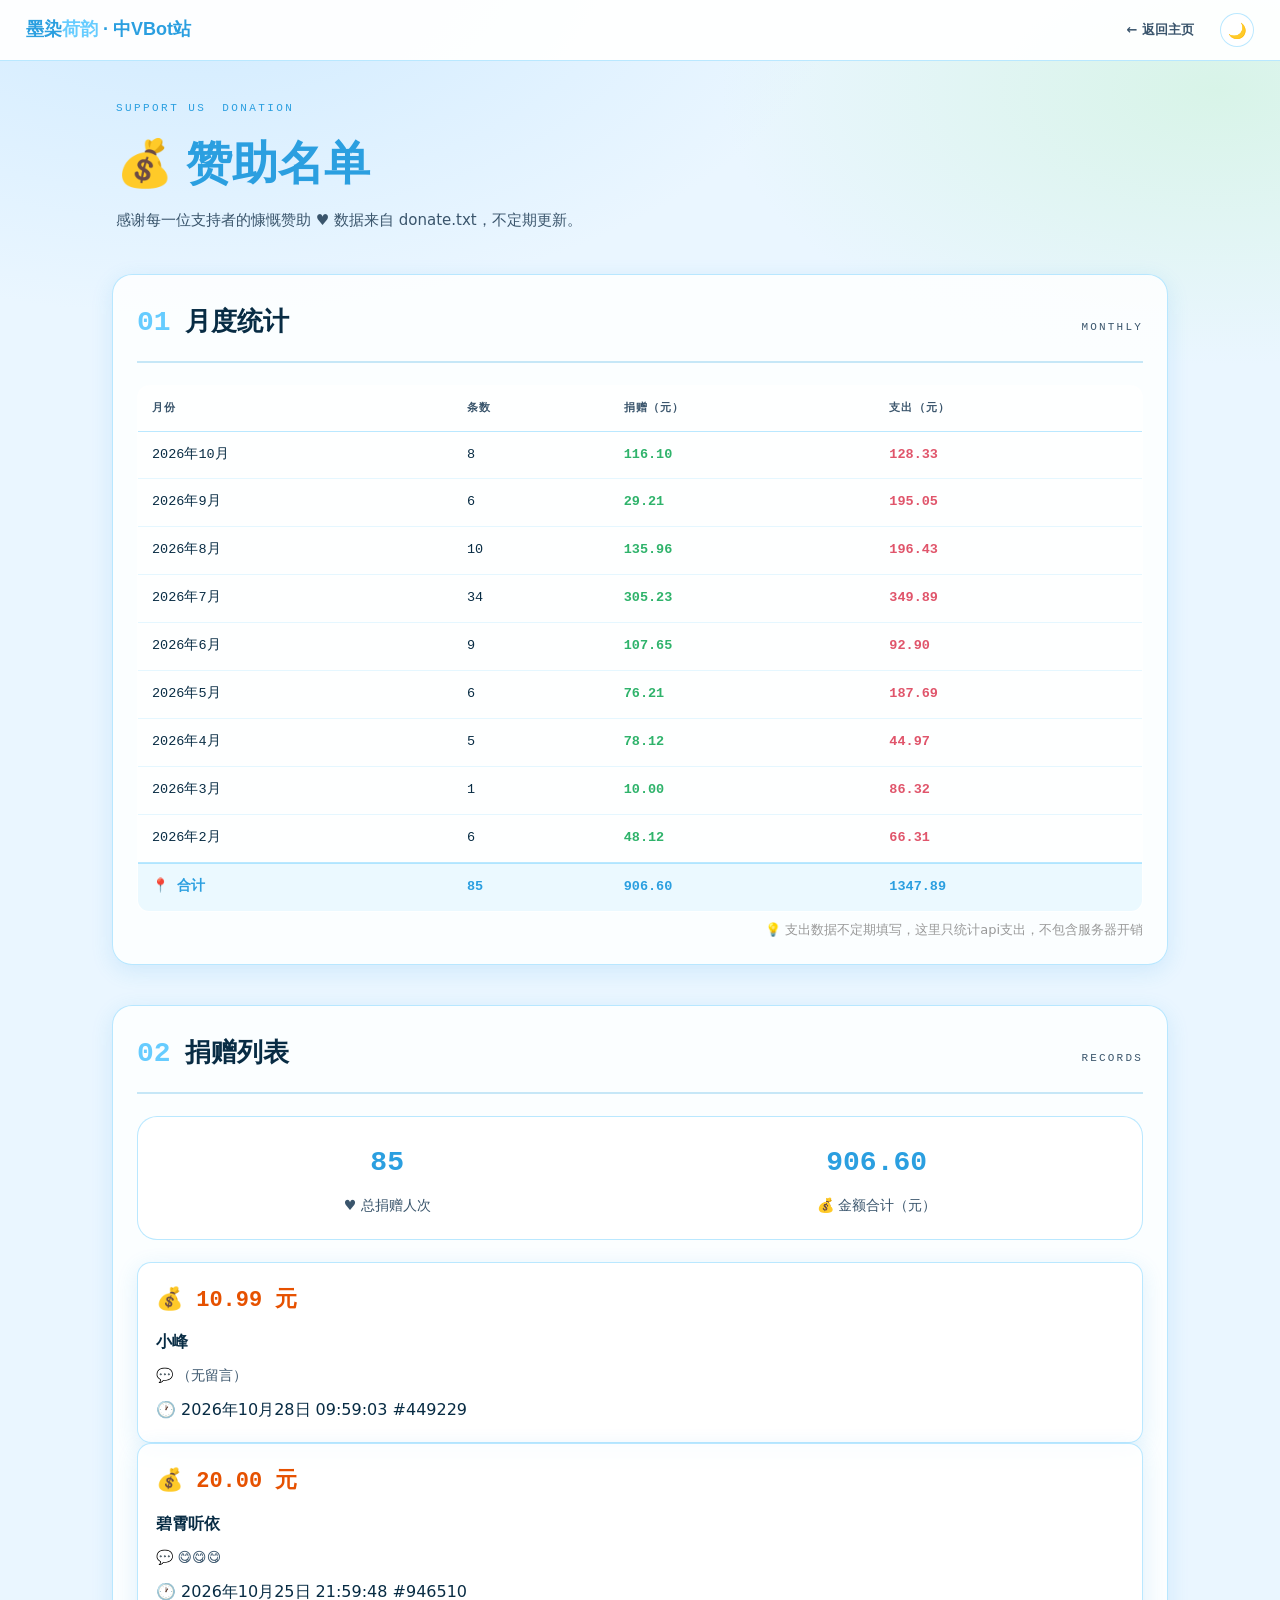
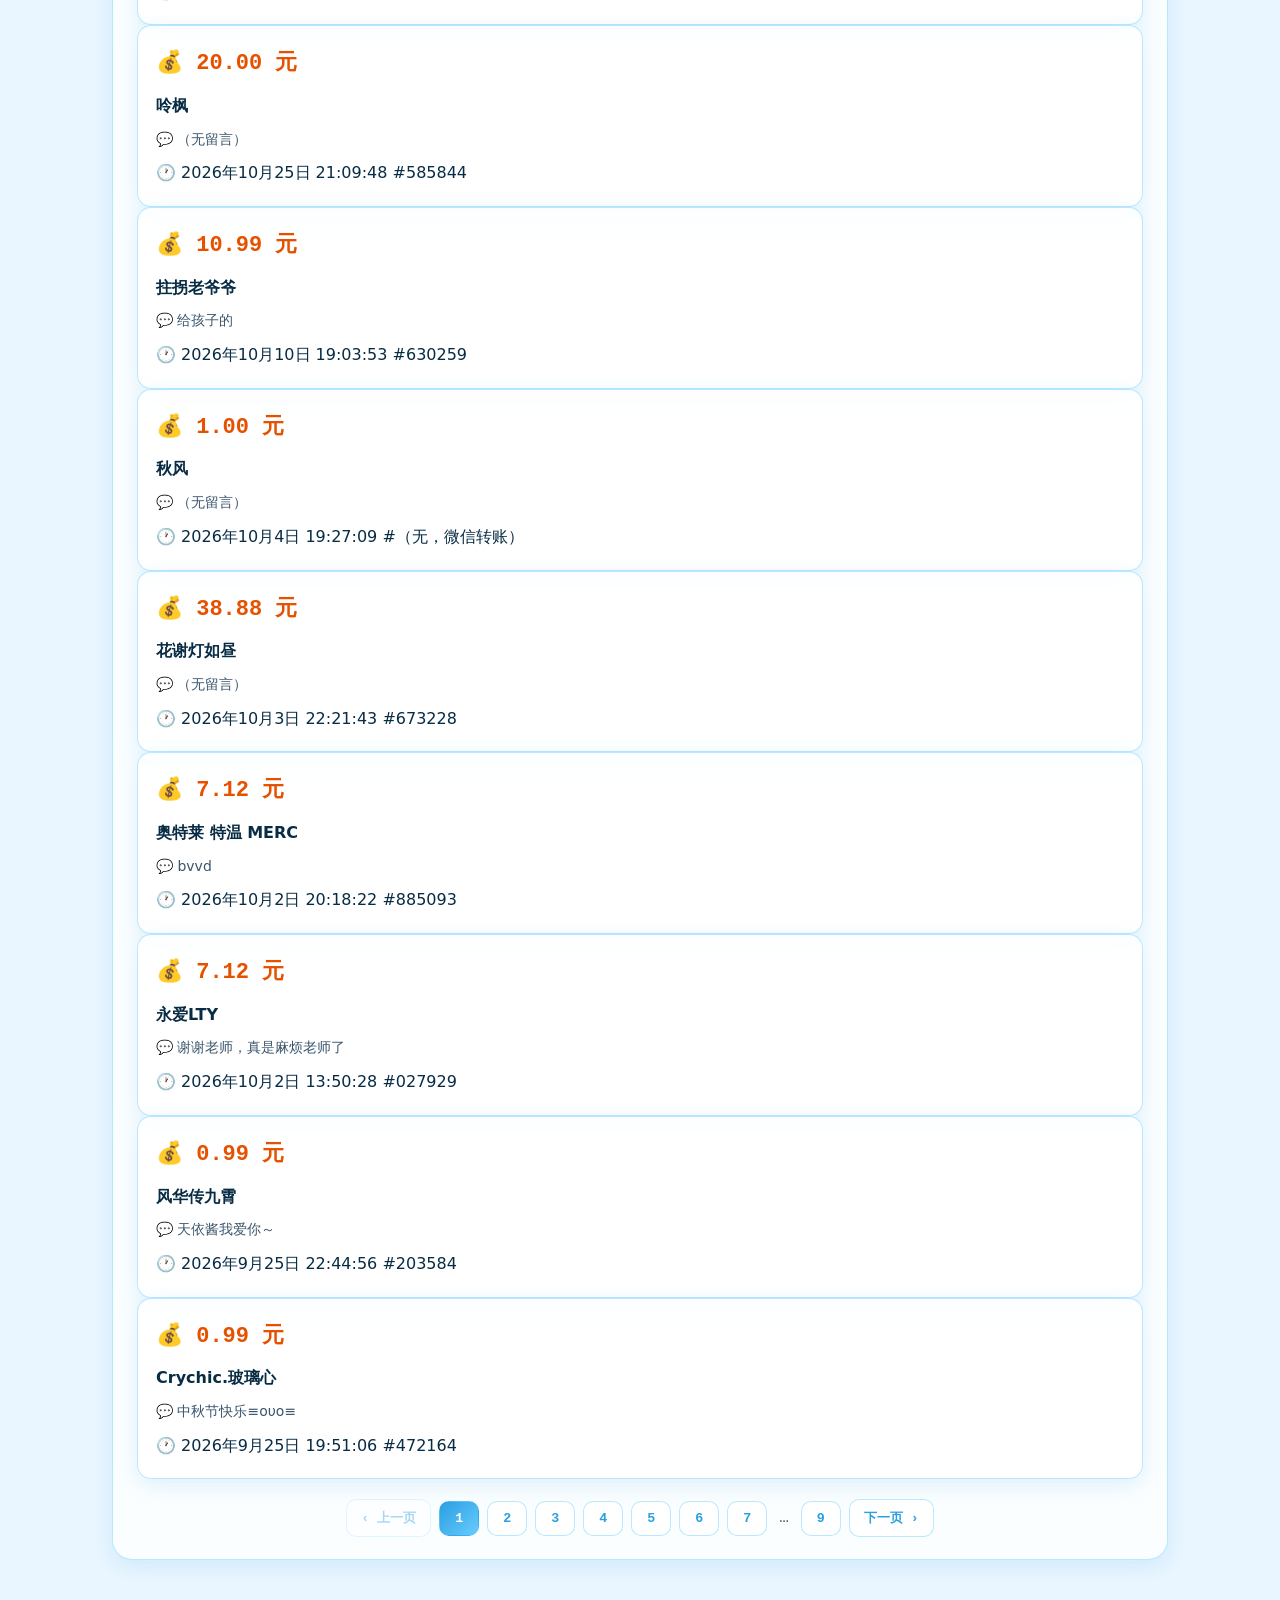
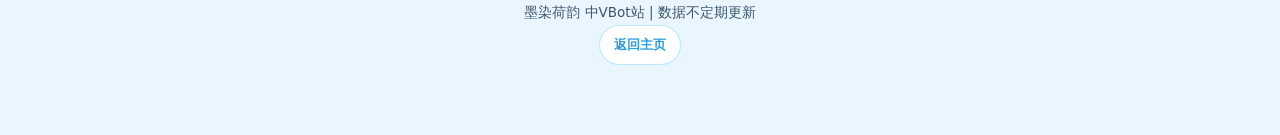
==== donate.html @ be5d8063 "1" ====
<!DOCTYPE html>
<html lang="zh-CN">
<head>
<meta charset="UTF-8">
<meta name="viewport" content="width=device-width, initial-scale=1.0">
<title>赞助名单 - 墨染荷韵的中VBot站</title>
<link rel="stylesheet" href="style.css?v=20261027">
<style>
.donation-summary { background:var(--glass); border:1px solid var(--glass-bd);  border-radius:var(--radius); padding:20px; margin-bottom:22px; display:flex; justify-content:space-around; flex-wrap:wrap; gap:15px; }
.summary-item { text-align:center; }
.summary-item .number { font-family:var(--mono); font-size:28px; font-weight:800; color:var(--cyan-deep); }
.summary-item .label { font-size:14px; color:var(--muted); margin-top:4px; }
.vc-donate-grid { display:grid; grid-template-columns:repeat(auto-fill,minmax(260px,1fr)); gap:14px; }
.donation-card { background:var(--glass); border:1px solid var(--glass-bd); border-radius:14px; padding:18px; box-shadow:var(--shadow); }
.donation-card .amount { font-family:var(--mono); font-size:22px; font-weight:800; color:#e65100; margin-bottom:6px; }
.donation-card .donor { font-size:16px; font-weight:700; color:var(--cyan-ink); margin-bottom:4px; }
.donation-card .donor .anonymous { color:#999; font-style:italic; }
.donation-card .message { color:var(--muted); margin:6px 0; font-size:14px; }
.donation-card .date { font-family:var(--mono); font-size:12px; color:var(--muted); }
.donation-card .tags { margin-top:8px; display:flex; flex-wrap:wrap; gap:6px; }
.donation-card .tag { font-size:11px; padding:2px 8px; border-radius:999px; background:rgba(102,204,255,.18); color:var(--cyan-deep); }
.empty-state { text-align:center; padding:40px 0; color:var(--muted); }
.empty-state .icon { font-size:40px; }
.donation-pagination { display:flex; flex-wrap:wrap; gap:8px; margin-top:18px; justify-content:center; }
.donation-pagination button { font-family:var(--mono); min-width:38px; padding:8px 12px; border-radius:10px; background:var(--glass); border:1px solid var(--glass-bd); color:var(--cyan-deep); cursor:pointer; font-weight:700; transition:all .2s; }
.donation-pagination button:hover { background:rgba(102,204,255,.25); }
.donation-pagination button.active { background:linear-gradient(135deg,var(--cyan-deep),var(--cyan)); color:#fff; border-color:transparent; }
.loading { color:var(--muted); font-size:14px; }
.err-box { background:var(--glass); border:1px solid var(--glass-bd); border-radius:14px; padding:18px; color:var(--muted); }
.error-state{background:var(--glass);border:1px solid var(--glass-bd);border-radius:14px;padding:18px;color:var(--muted);}

.vc-sec{background:var(--glass);border:1px solid var(--glass-bd);border-radius:var(--radius);padding:22px 24px;margin-bottom:24px;box-shadow:var(--shadow);}

.vc-fly,.vc-flyr,.vc-zoom,.vc-up,.vc-up.d1,.vc-up.d2,.vc-up.d3,.vc-up.d4{opacity:1 !important;transform:none !important;transition:none !important;}

/* 月度统计：自适应玻璃表格 */
.monthly-table-wrap { overflow-x:auto; margin-top:2px; border-radius:12px; }
.monthly-table { width:100%; min-width:380px; border-collapse:collapse; font-size:14px; background:var(--glass); border:1px solid var(--glass-bd); border-radius:12px; overflow:hidden;   }
.monthly-table th { font-family:var(--mono); font-size:11px; letter-spacing:.1em; color:var(--muted); text-align:left; padding:12px 14px; border-bottom:1px solid var(--glass-bd); background:var(--th-bg); white-space:nowrap; }
.monthly-table td { padding:11px 14px; border-bottom:1px solid rgba(102,204,255,.16); font-family:var(--mono); font-size:13.5px; color:var(--cyan-ink); white-space:nowrap; }
.monthly-table tbody tr:last-child td { border-bottom:none; }
.monthly-table .income { color:#2fb36b; font-weight:700; }
.monthly-table .expense { color:#e0556b; font-weight:700; }
.monthly-table .total-row td { border-top:2px solid var(--glass-bd); font-weight:700; color:var(--cyan-deep); background:rgba(102,204,255,.12); }
.monthly-empty { text-align:center; padding:30px 0; color:var(--muted); }
</style>
</head>
<body>
<div class="vc-top" id="vcTop"><div class="logo" id="vcLogo">墨染<b>荷韵</b> · 中VBot站</div><nav><a href="index.html">← 返回主页</a></nav><button class="theme-btn" id="themeBtn" title="切换深浅主题"><span id="themeIcon">🌙</span></button></div>
<main class="vc-wrap">
<header class="vc-hero-banner">
<div class="vc-kicker"><span>SUPPORT US</span><span>DONATION</span></div>
<h1 class="vc-title vc-zoom">💰 赞助名单</h1>
<p class="vc-sub vc-fly d1">感谢每一位支持者的慷慨赞助 ♥ 数据来自 donate.txt，不定期更新。</p>
</header>


<section class="vc-sec">
<div class="vc-sechead"><span class="vc-secnum">01</span><h2 class="vc-sectitle">月度统计</h2><span class="vc-seclatin">MONTHLY</span></div>
<div id="monthly-container"><p class="loading">加载中...</p></div>
</section>

<section class="vc-sec">
<div class="vc-sechead"><span class="vc-secnum">02</span><h2 class="vc-sectitle">捐赠列表</h2><span class="vc-seclatin">RECORDS</span></div>
<div id="donation-container"><p class="loading">加载中...</p></div>
</section>

<footer class="vc-foot">
<p>墨染荷韵 中VBot站 | 数据不定期更新</p>
<p><a href="index.html" class="vc-chip">返回主页</a></p>
</footer>
</main>
<script>
        // ===== 工具函数 =====
        function escapeHtml(str) {
            if (!str) return '';
            const div = document.createElement('div');
            div.textContent = str;
            return div.innerHTML;
        }

        // ===== 解析捐赠数据 =====
        function parseDonateData(text) {
            const entries = [];
            const blocks = text.trim().split(/\n\s*\n/);
            for (const block of blocks) {
                const lines = block.trim().split('\n');
                const entry = {};
                for (const line of lines) {
                    if (line.startsWith('金额：')) {
                        entry.amount = line.replace('金额：', '').trim();
                    } else if (line.startsWith('赞助方：')) {
                        entry.donor = line.replace('赞助方：', '').trim();
                    } else if (line.startsWith('留言：')) {
                        entry.message = line.replace('留言：', '').trim();
                    } else if (line.startsWith('时间：')) {
                        entry.time = line.replace('时间：', '').trim();
                    } else if (line.startsWith('单号（后 6 位）：')) {
                        entry.orderId = line.replace('单号（后 6 位）：', '').trim();
                    }
                }
                if (entry.amount) {
                    const numStr = entry.amount.replace(/[^0-9.]/g, '');
                    entry.amountNum = parseFloat(numStr) || 0;
                    if (entry.time) {
                        const match = entry.time.match(/(\d{4})年(\d{1,2})月/);
                        if (match) {
                            entry.monthKey = match[1] + '-' + match[2].padStart(2, '0');
                        } else {
                            entry.monthKey = 'unknown';
                        }
                    } else {
                        entry.monthKey = 'unknown';
                    }
                    entries.push(entry);
                }
            }
            return entries;
        }

        // ===== 渲染月度统计表 =====
        function renderMonthlyTable(entries) {
			const expenseMap = {
			'2026-02': 66.31,
			'2026-03': 86.32,
			'2026-04': 44.97,
			'2026-05': 187.69,
			'2026-06': 92.90,
			'2026-07': 349.89,
			'2026-08': 196.43,
		    '2026-09': 195.05,
			'2026-10': 128.33
			}
        
            const container = document.getElementById('monthly-container');

            if (!entries || entries.length === 0) {
                container.innerHTML = '<div class="monthly-empty">暂无数据</div>';
                return;
            }

            const monthMap = {};
            entries.forEach(e => {
                const key = e.monthKey || 'unknown';
                if (!monthMap[key]) { monthMap[key] = { income: 0, count: 0 }; }
                monthMap[key].income += e.amountNum;
                monthMap[key].count += 1;
            });
            
            const allMonths = new Set([
                ...Object.keys(monthMap).filter(k => k !== 'unknown'),
                ...Object.keys(expenseMap)
            ]);
            const monthArr = Array.from(allMonths).sort((a, b) => b.localeCompare(a));

            if (monthArr.length === 0) {
                container.innerHTML = '<div class="monthly-empty">无法解析月份信息</div>';
                return;
            }

            let totalIncome = 0;
            let totalCount = 0;
            let totalExpense = 0;
            monthArr.forEach(k => {
                totalIncome += monthMap[k] ? monthMap[k].income : 0;
                totalCount += monthMap[k] ? monthMap[k].count : 0;
                totalExpense += expenseMap[k] || 0;
            });

            let html = '<div class="monthly-table-wrap"><table class="monthly-table">';
            html += `
                <thead>
                    <tr>
                        <th>月份</th>
                        <th>条数</th>
                        <th>捐赠（元）</th>
                        <th>支出（元）</th>
                    </tr>
                </thead>
                <tbody>
            `;

            monthArr.forEach(k => {
                const data = monthMap[k] || { income: 0, count: 0 };
                const parts = k.split('-');
                const displayMonth = parts[0] + '年' + parseInt(parts[1]) + '月';
                html += `
                    <tr>
                        <td>${displayMonth}</td>
                        <td>${data.count}</td>
                        <td class="income">${data.income.toFixed(2)}</td>
                        <td class="expense">${expenseMap[k] ? expenseMap[k].toFixed(2) : '0.00'}</td>
                    </tr>
                `;
            });

            html += `
                    <tr class="total-row">
                        <td>📍 合计</td>
                        <td>${totalCount}</td>
                        <td class="income">${totalIncome.toFixed(2)}</td>
                        <td class="expense">${totalExpense.toFixed(2)}</td>
                    </tr>
                </tbody>
            `;
            html += '</table>';
            html += '<p style="text-align:right; font-size:13px; color:#999; margin-top:6px;">💡 支出数据不定期填写，这里只统计api支出，不包含服务器开销</p>';
            html += '</div>';

            container.innerHTML = html;
        }

        // ===== 分页渲染捐赠列表 =====
        const PAGE_SIZE = 10;
        let currentPage = 1;
        let allEntries = [];

        function renderDonationPage(page) {
            const container = document.getElementById('donation-container');

            if (!allEntries || allEntries.length === 0) {
                container.innerHTML = `
                    <div class="empty-state">
                        <div class="icon">📭</div>
                        <p>暂无捐赠记录</p>
                    </div>
                `;
                return;
            }

            const totalPages = Math.ceil(allEntries.length / PAGE_SIZE);
            const validPage = Math.max(1, Math.min(page, totalPages));
            currentPage = validPage;

            const start = (validPage - 1) * PAGE_SIZE;
            const end = Math.min(start + PAGE_SIZE, allEntries.length);
            const pageEntries = allEntries.slice(start, end);

            let totalAmount = 0;
            allEntries.forEach(e => { totalAmount += e.amountNum; });

            let html = `
                <div class="donation-summary">
                    <div class="summary-item">
                        <div class="number">${allEntries.length}</div>
                        <div class="label">♥ 总捐赠人次</div>
                    </div>
                    <div class="summary-item">
                        <div class="number">${totalAmount.toFixed(2)}</div>
                        <div class="label">💰 金额合计（元）</div>
                    </div>
                </div>
            `;

            pageEntries.forEach(entry => {
                const isAnonymous = !entry.donor || entry.donor === '（未署名）' || entry.donor === '';
                const donorDisplay = isAnonymous
                    ? '<span class="anonymous">（未署名）</span>'
                    : escapeHtml(entry.donor);
                const messageDisplay = (entry.message && entry.message !== '无' && entry.message !== '')
                    ? `<div class="message">💬 ${escapeHtml(entry.message)}</div>`
                    : '';

                html += `
                    <div class="donation-card">
                        <div class="amount">💰 ${escapeHtml(entry.amount)}</div>
                        <div class="donor">${donorDisplay}</div>
                        ${messageDisplay}
                        <div class="meta">
                            <span>🕐 ${escapeHtml(entry.time || '未知')}</span>
                            <span class="order-id">#${escapeHtml(entry.orderId || '------')}</span>
                        </div>
                    </div>
                `;
            });

            html += buildPagination(totalPages, validPage);
            container.innerHTML = html;

            document.querySelectorAll('.page-btn').forEach(btn => {
                btn.addEventListener('click', function() {
                    const p = parseInt(this.dataset.page);
                    if (p && p !== currentPage) {
                        renderDonationPage(p);
                        window.scrollTo({ top: document.getElementById('donation-container').offsetTop - 20, behavior: 'smooth' });
                    }
                });
            });
            document.querySelectorAll('.page-nav').forEach(btn => {
                btn.addEventListener('click', function() {
                    const p = parseInt(this.dataset.page);
                    if (p) {
                        renderDonationPage(p);
                        window.scrollTo({ top: document.getElementById('donation-container').offsetTop - 20, behavior: 'smooth' });
                    }
                });
            });
        }

        function buildPagination(totalPages, current) {
            if (totalPages <= 1) return '';
            let html = '<div class="pagination">';
            html += `<button class="page-nav" data-page="${current - 1}" ${current <= 1 ? 'disabled' : ''}>‹ 上一页</button>`;

            const vw = window.innerWidth || 800; let maxVisible = vw < 560 ? 3 : (vw < 900 ? 5 : 7);
            let startP = Math.max(1, current - Math.floor(maxVisible / 2));
            let endP = Math.min(totalPages, startP + maxVisible - 1);
            if (endP - startP + 1 < maxVisible) {
                startP = Math.max(1, endP - maxVisible + 1);
            }

            if (startP > 1) {
                html += `<button class="page-btn" data-page="1">1</button>`;
                if (startP > 2) html += `<span class="page-info">…</span>`;
            }

            for (let i = startP; i <= endP; i++) {
                html += `<button class="page-btn ${i === current ? 'active' : ''}" data-page="${i}">${i}</button>`;
            }

            if (endP < totalPages) {
                if (endP < totalPages - 1) html += `<span class="page-info">…</span>`;
                html += `<button class="page-btn" data-page="${totalPages}">${totalPages}</button>`;
            }

            html += `<button class="page-nav" data-page="${current + 1}" ${current >= totalPages ? 'disabled' : ''}>下一页 ›</button>`;
            html += '</div>';
            return html;
        }

        // ===== 加载数据 =====
        (function loadDonateData() {
            const donationContainer = document.getElementById('donation-container');
            const monthlyContainer = document.getElementById('monthly-container');

            fetch('donate.txt')
                .then(response => {
                    if (!response.ok) {
                        throw new Error('无法加载 donate.txt (HTTP ' + response.status + ')')
                    }
                    return response.text();
                })
                .then(data => {
                    allEntries = parseDonateData(data);
                    renderMonthlyTable(allEntries);
                    renderDonationPage(1);
        window.addEventListener('resize', function(){ renderDonationPage(currentPage); });
                })
                .catch(err => {
                    console.error('加载捐赠数据失败:', err);
                    const errHtml = `
                        <div class="error-state">
                            <strong>❌ 加载失败</strong>
                            <p style="margin-top:10px;color:#555;">${escapeHtml(err.message)}</p>
                            <p style="margin-top:8px;color:#888;">请确认 donate.txt 文件与此页面在同一目录下。</p>
                        </div>
                    `;
                    donationContainer.innerHTML = errHtml;
                    monthlyContainer.innerHTML = errHtml;
                });
        })();
    </script>
<script>
(function(){
var root=document.documentElement,btn=document.getElementById('themeBtn'),icon=document.getElementById('themeIcon');
function set(d){root.classList.toggle('dark',d);if(icon)icon.textContent=d?'\u2600\ufe0f':'\ud83c\udf19';try{localStorage.setItem('vc-theme',d?'dark':'light');}catch(e){}}
var saved=null;try{saved=localStorage.getItem('vc-theme');}catch(e){}
set(saved==='dark');
if(btn)btn.addEventListener('click',function(){set(!root.classList.contains('dark'));});
})();
</script>
</body>

</html>
---- style.css ----
/* vc-bot static theme: light default + dark via html.dark (no animation, no blur, no bg image) */
:root{
  --cyan:#66CCFF; --cyan-deep:#2b9fe0; --cyan-ink:#082c44;
  --muted:#3a556c; --line:rgba(43,159,224,.25);
  --glass:rgba(255,255,255,.82); --glass-strong:rgba(255,255,255,.94);
  --glass-bd:rgba(102,204,255,.45); --th-bg:rgba(255,255,255,.55);
  --top-bg:rgba(255,255,255,.94);
  --shadow:0 6px 22px rgba(43,159,224,.14);
  --grad1:#2b9fe0; --grad2:#66CCFF; --grad3:#aee7ff;
  --num-glow:transparent;
  --mono:Consolas,"JetBrains Mono","Courier New",monospace;
  --display:"Microsoft YaHei","PingFang SC",sans-serif;
  --sans:"Microsoft YaHei","PingFang SC",system-ui,sans-serif;
  --radius:20px; --ease:cubic-bezier(.175,.885,.32,1.1);
}
html.dark{
  --cyan:#66CCFF; --cyan-deep:#5ab8ff; --cyan-ink:#e9f4ff;
  --muted:#9db4c8; --line:rgba(102,204,255,.22);
  --glass:rgba(17,27,48,.78); --glass-strong:rgba(23,35,60,.9);
  --glass-bd:rgba(102,204,255,.3); --th-bg:rgba(255,255,255,.05);
  --top-bg:rgba(10,16,32,.94);
  --shadow:0 6px 24px rgba(0,0,0,.45);
  --grad1:#5ab8ff; --grad2:#b8e8ff; --grad3:#b8e8ff;
  --num-glow:rgba(102,204,255,.55);
}
* { margin:0; padding:0; box-sizing:border-box; }
html, body { min-height:100%; }
body {
  font-family:var(--sans); color:var(--cyan-ink); line-height:1.85;
  background:radial-gradient(1100px 600px at 15% -5%,#cfeaff 0%,rgba(207,234,255,0) 60%),radial-gradient(900px 500px at 95% 10%,#d8f4e8 0%,rgba(216,244,232,0) 55%),#eaf6ff;
  background-attachment:fixed; position:relative; overflow-x:hidden;
}
html.dark body { background:#0a1020; }
html.dark body::before { content:""; position:fixed; inset:0; z-index:-1; pointer-events:none;
  background-image:linear-gradient(rgba(102,204,255,.045) 1px,transparent 1px),linear-gradient(90deg,rgba(102,204,255,.045) 1px,transparent 1px);
  background-size:44px 44px;
  -webkit-mask:radial-gradient(circle at 50% 20%,#000,transparent 90%); mask:radial-gradient(circle at 50% 20%,#000,transparent 90%); }
.vc-top { position:fixed; top:0; left:0; right:0; z-index:60; display:flex; align-items:center; gap:14px; padding:12px 26px; background:var(--top-bg); border-bottom:1px solid var(--glass-bd); transition:transform .35s var(--ease); }
.vc-top.hide { transform:translateY(-100%); }
.vc-top .logo { font-family:var(--display); font-weight:700; font-size:18px; color:var(--cyan-deep); white-space:nowrap; cursor:pointer; }
.vc-top .logo b { color:var(--cyan); }
.vc-top nav { display:flex; gap:6px; margin-left:auto; flex-wrap:wrap; }
.vc-top nav a { font-size:13px; color:var(--muted); text-decoration:none; padding:6px 12px; border-radius:999px; font-weight:600; white-space:nowrap; }
.vc-top nav a:hover { background:rgba(102,204,255,.18); color:var(--cyan-ink); }
.vc-top .tb-btn { font-family:var(--mono); font-size:12px; padding:7px 16px; border-radius:999px; background:linear-gradient(135deg,var(--cyan-deep),var(--cyan)); color:#fff; text-decoration:none; font-weight:700; white-space:nowrap; }
.theme-btn { width:34px; height:34px; border-radius:999px; background:var(--glass-strong); border:1px solid var(--glass-bd); cursor:pointer; font-size:15px; line-height:1; flex-shrink:0; }
.theme-btn:hover { background:rgba(102,204,255,.25); }
@media (max-width:720px){ .vc-top { gap:8px; padding:10px 14px; } .vc-top nav a { padding:6px 8px; font-size:12px; } .vc-top .tb-btn { font-size:11px; padding:6px 12px; } }

.vc-wrap { max-width:1100px; margin:0 auto; padding:90px 22px 70px; position:relative; z-index:1; }
.vc-hero-banner { padding:8px 4px 0; margin-bottom:14px; position:relative; }
.vc-hero-cards { background:var(--glass-strong); border:1px solid var(--glass-bd); box-shadow:var(--shadow); border-radius:28px; padding:34px 36px; margin-bottom:34px; overflow:hidden; position:relative; }
.vc-kicker { display:flex; gap:16px; font-family:var(--mono); font-size:11px; letter-spacing:.22em; color:var(--cyan-deep); margin-bottom:18px; flex-wrap:wrap; }
.vc-title { font-family:var(--display); font-size:46px; line-height:1.18; font-weight:700; background:linear-gradient(120deg,var(--grad1),var(--grad2) 60%,var(--grad3)); -webkit-background-clip:text; background-clip:text; -webkit-text-fill-color:transparent; }
.vc-sub { color:var(--muted); font-size:15px; margin:16px 0 18px; max-width:62ch; }
.vc-chips { display:flex; flex-wrap:wrap; gap:10px; }
.vc-chip { display:inline-flex; align-items:center; gap:4px; padding:7px 14px; border-radius:999px; background:var(--glass-strong); border:1px solid var(--glass-bd); color:var(--cyan-deep); text-decoration:none; font-size:13px; font-weight:600; }
.vc-chip:hover { background:var(--cyan); color:#fff; }
.vc-idcards { display:grid; grid-template-columns:repeat(auto-fit,minmax(180px,1fr)); gap:12px; margin-top:22px; }
.vc-idcard { background:var(--glass-strong); border:1px solid var(--glass-bd); border-radius:14px; padding:14px 16px; }
.vc-idlabel { font-family:var(--mono); font-size:10px; letter-spacing:.2em; color:var(--cyan); }
.vc-idval { font-family:var(--mono); font-size:20px; font-weight:700; color:var(--cyan-ink); }
.vc-idname { font-size:13px; color:var(--cyan-deep); text-decoration:none; font-weight:600; }
.vc-stats { display:grid; grid-template-columns:repeat(auto-fit,minmax(140px,1fr)); gap:14px; margin-top:22px; }
.vc-stat { background:var(--glass-strong); border:1px solid var(--glass-bd); border-radius:14px; padding:14px; text-align:center; }
.vc-stat-k { font-family:var(--mono); font-size:10px; letter-spacing:.15em; color:var(--cyan); }
.vc-stat-v { font-size:20px; font-weight:800; color:var(--cyan-ink); margin:4px 0; }
.vc-stat-u { font-size:12px; color:var(--muted); }
.vc-marquee { margin-top:22px; overflow:hidden; border-top:1px solid var(--line); border-bottom:1px solid var(--line); padding:10px 0; }
.vc-marquee-track { display:flex; gap:40px; white-space:nowrap; width:max-content; }
.vc-mq-item { display:inline-flex; align-items:center; gap:8px; font-family:var(--mono); font-size:12px; letter-spacing:.1em; color:var(--muted); }
.vc-mq-dot { width:6px; height:6px; border-radius:50%; background:var(--cyan); }

.vc-sec { margin:40px 0; }
.vc-sechead { display:flex; align-items:baseline; gap:14px; margin-bottom:22px; padding-bottom:12px; border-bottom:2px solid var(--line); flex-wrap:wrap; }
.vc-secnum { font-family:var(--mono); font-size:28px; font-weight:700; color:var(--cyan); text-shadow:0 0 18px var(--num-glow); }
.vc-sectitle { font-family:var(--display); font-size:26px; font-weight:700; color:var(--cyan-ink); }
.vc-seclatin { font-family:var(--mono); font-size:11px; letter-spacing:.2em; color:var(--muted); margin-left:auto; }
.vc-panel { background:var(--glass); border:1px solid var(--glass-bd); border-radius:var(--radius); padding:22px 24px; box-shadow:var(--shadow); margin-bottom:18px; }
.vc-panel.accent { border-left:4px solid var(--cyan); }
.vc-cmds { display:grid; grid-template-columns:repeat(auto-fit,minmax(200px,1fr)); gap:12px; margin-bottom:18px; }
.vc-cmd { background:var(--glass-strong); border:1px solid var(--glass-bd); border-radius:12px; padding:12px 14px; }
.vc-cmd-l { font-size:13px; color:var(--muted); margin-bottom:6px; font-weight:600; }
.vc-code { display:inline-block; font-family:var(--mono); font-size:13px; background:rgba(43,159,224,.14); color:var(--cyan-deep); padding:2px 8px; border-radius:6px; margin:3px 4px 0 0; }
html.dark .vc-code { color:var(--cyan); }
.vc-acc { background:var(--glass); border:1px solid var(--glass-bd); border-radius:14px; margin:12px 0; overflow:hidden; }
.vc-acc-h { display:flex; align-items:center; gap:12px; padding:15px 18px; cursor:pointer; font-weight:700; color:var(--cyan-ink); }
.vc-acc-h:hover { background:rgba(102,204,255,.12); }
.vc-acc-i { font-family:var(--mono); font-size:13px; color:var(--cyan); }
.vc-acc-x { margin-left:auto; font-size:20px; color:var(--cyan); transition:transform .3s; }
.vc-acc.open .vc-acc-x { transform:rotate(45deg); }
.vc-acc-b { max-height:0; overflow:hidden; transition:max-height .35s ease; }
.vc-acc.open .vc-acc-b { max-height:2400px; }
.vc-acc-in { padding:0 18px 18px; color:var(--muted); font-size:14.5px; }
.vc-acc-in ul { padding-left:18px; }
.vc-acc-in li { margin:6px 0; }
.vc-acc-in a { color:var(--cyan-deep); font-weight:700; text-decoration:none; }
html.dark .vc-acc-in a { color:var(--cyan); }
.vc-acc-in pre { background:rgba(43,159,224,.1); border:1px solid var(--line); border-radius:8px; padding:12px; font-family:var(--mono); font-size:12.5px; white-space:pre-wrap; color:var(--cyan-ink); margin-top:8px; }
.vc-bots { display:grid; grid-template-columns:repeat(auto-fit,minmax(180px,1fr)); gap:10px; }
.vc-bot { position:relative; display:flex; align-items:center; justify-content:space-between; gap:10px; background:var(--glass-strong); border:1px solid var(--glass-bd); border-radius:14px; padding:10px 12px; overflow:hidden; }
.vc-bot-halo { position:absolute; top:-24px; right:-24px; width:72px; height:72px; border-radius:50%; background:var(--bc,#66CCFF); filter:blur(22px); opacity:.3; }
.vc-bot-info { position:relative; z-index:3; min-width:0; }
.vc-bot-n { font-family:var(--display); font-size:16px; font-weight:700; color:var(--bc,#2b9fe0); line-height:1.3; }
.vc-bot-v { display:block; font-family:var(--mono); font-size:10px; color:var(--bc,#2b9fe0); margin-top:1px; font-weight:600; opacity:.6; }
.vc-bot-btn { position:relative; z-index:3; flex-shrink:0; display:inline-block; padding:5px 12px; border-radius:999px; background:rgba(255,255,255,.35); border:1px solid var(--bc,rgba(102,204,255,.5)); color:var(--bc,#2b9fe0); text-decoration:none; font-size:11px; font-weight:700; white-space:nowrap; }
html.dark .vc-bot-btn { background:rgba(102,204,255,.08); }
.vc-bot-btn:hover { background:var(--bc,#66CCFF); color:#fff; }
@media (max-width:560px){ .vc-bots { grid-template-columns:repeat(auto-fit,minmax(140px,1fr)); } .vc-bot { padding:8px 10px; } .vc-bot-n { font-size:14px; } }
.vc-two { display:grid; grid-template-columns:repeat(auto-fit,minmax(220px,1fr)); gap:14px; }
.vc-note { background:var(--glass); border:1px solid var(--glass-bd); border-radius:12px; padding:14px 16px; color:var(--muted); font-size:14px; border-left:4px solid var(--cyan); margin-bottom:12px; }
.vc-note.vc-danger { border-left-color:#ff6b8a; }
.vc-note.vc-ok { border-left-color:#2fb36b; }
.vc-msgbox { margin-top:12px; }
.vc-msgbox .lab { font-family:var(--mono); font-size:10px; letter-spacing:.2em; margin-bottom:6px; }
.vc-msgbox.vc-good .lab { color:#2fb36b; }
.vc-msgbox.vc-bad .lab { color:#e0556b; }
.vc-bubble { display:inline-block; background:var(--glass-strong); border:1px solid var(--glass-bd); border-radius:10px; padding:6px 10px; font-size:13px; margin:4px 4px 0 0; color:var(--cyan-ink); }
.vc-msgbox.vc-bad .vc-bubble { display:block; margin:4px 0 0; width:fit-content; }
.vc-legal.vc-danger { border-left:4px solid #ff6b8a; }
.vc-legal h4 { font-family:var(--display); color:var(--cyan-ink); font-size:16px; margin:14px 0 6px; }
.vc-legal p { color:var(--muted); font-size:14px; margin:6px 0; }
.vc-sign { text-align:right; margin-top:16px; padding-top:12px; border-top:1px dashed #e0556b; color:#c0392b; font-weight:700; font-size:14px; }
html.dark .vc-sign { color:#ff8f9f; }
.vc-team { display:grid; grid-template-columns:repeat(auto-fit,minmax(150px,1fr)); gap:14px; }
.vc-tc { background:var(--glass-strong); border:1px solid var(--glass-bd); border-radius:16px; padding:18px 12px; text-align:center; }
.vc-tc:hover { transform:translateY(-6px); box-shadow:var(--shadow); }
.vc-tc-av { width:56px; height:56px; margin:0 auto 10px; border-radius:50%; overflow:hidden; border:2.5px solid #fff; box-shadow:0 4px 14px rgba(43,159,224,.4); }
.vc-tc-av img { width:100%; height:100%; object-fit:cover; }
.vc-tc-n { font-family:var(--display); font-size:17px; font-weight:700; color:var(--cyan-ink); }
.vc-tc-r { font-size:11px; color:#fff; background:linear-gradient(135deg,var(--cyan-deep),var(--cyan)); display:inline-block; padding:2px 10px; border-radius:999px; margin:4px 0; }
.vc-tc-q { font-family:var(--mono); font-size:12px; color:var(--muted); }
.vc-foot { text-align:center; color:var(--muted); font-size:13.5px; margin-top:40px; }
.vc-foot .hl { color:var(--cyan-deep); font-weight:700; }
.vc-chips-row { display:flex; flex-wrap:wrap; gap:8px; margin-top:10px; }
@media (max-width:900px){ .vc-top nav { display:none; } .vc-title { font-size:34px; } }
@media (max-width:560px){ .vc-wrap { padding:84px 14px 60px; } .vc-hero-banner { padding:26px 18px; border-radius:20px; } .vc-hero-cards { padding:22px 16px; border-radius:20px; } .vc-title { font-size:30px; } .vc-sectitle { font-size:22px; } }

/* donation pagination (shared) */
.pagination { display:flex; flex-wrap:wrap; gap:8px; margin-top:20px; justify-content:center; align-items:center; }
.pagination .page-nav, .pagination .page-btn { font-family:var(--mono); min-width:40px; padding:9px 14px; border-radius:10px; background:var(--glass); border:1px solid var(--glass-bd); color:var(--cyan-deep); cursor:pointer; font-weight:700; }
.pagination .page-nav:hover:not([disabled]), .pagination .page-btn:hover { background:rgba(102,204,255,.28); }
.pagination .page-btn.active { background:linear-gradient(135deg,var(--cyan-deep),var(--cyan)); color:#fff; border-color:transparent; }
.pagination .page-nav[disabled] { opacity:.4; cursor:not-allowed; }
.pagination .page-info { color:var(--muted); font-family:var(--mono); padding:0 4px; }
.vc-hero-banner .vc-sub { color:var(--muted); }
.vc-hero-banner .vc-kicker { color:var(--cyan-deep); }
.vc-hero-banner .vc-title { color:var(--cyan-deep); -webkit-text-fill-color:var(--cyan-deep); background:none; }
@media (max-width:560px){
  .pagination .page-btn:not(.active) { display:none; }
  .pagination .page-info { display:none; }
  .pagination { gap:10px; }
}
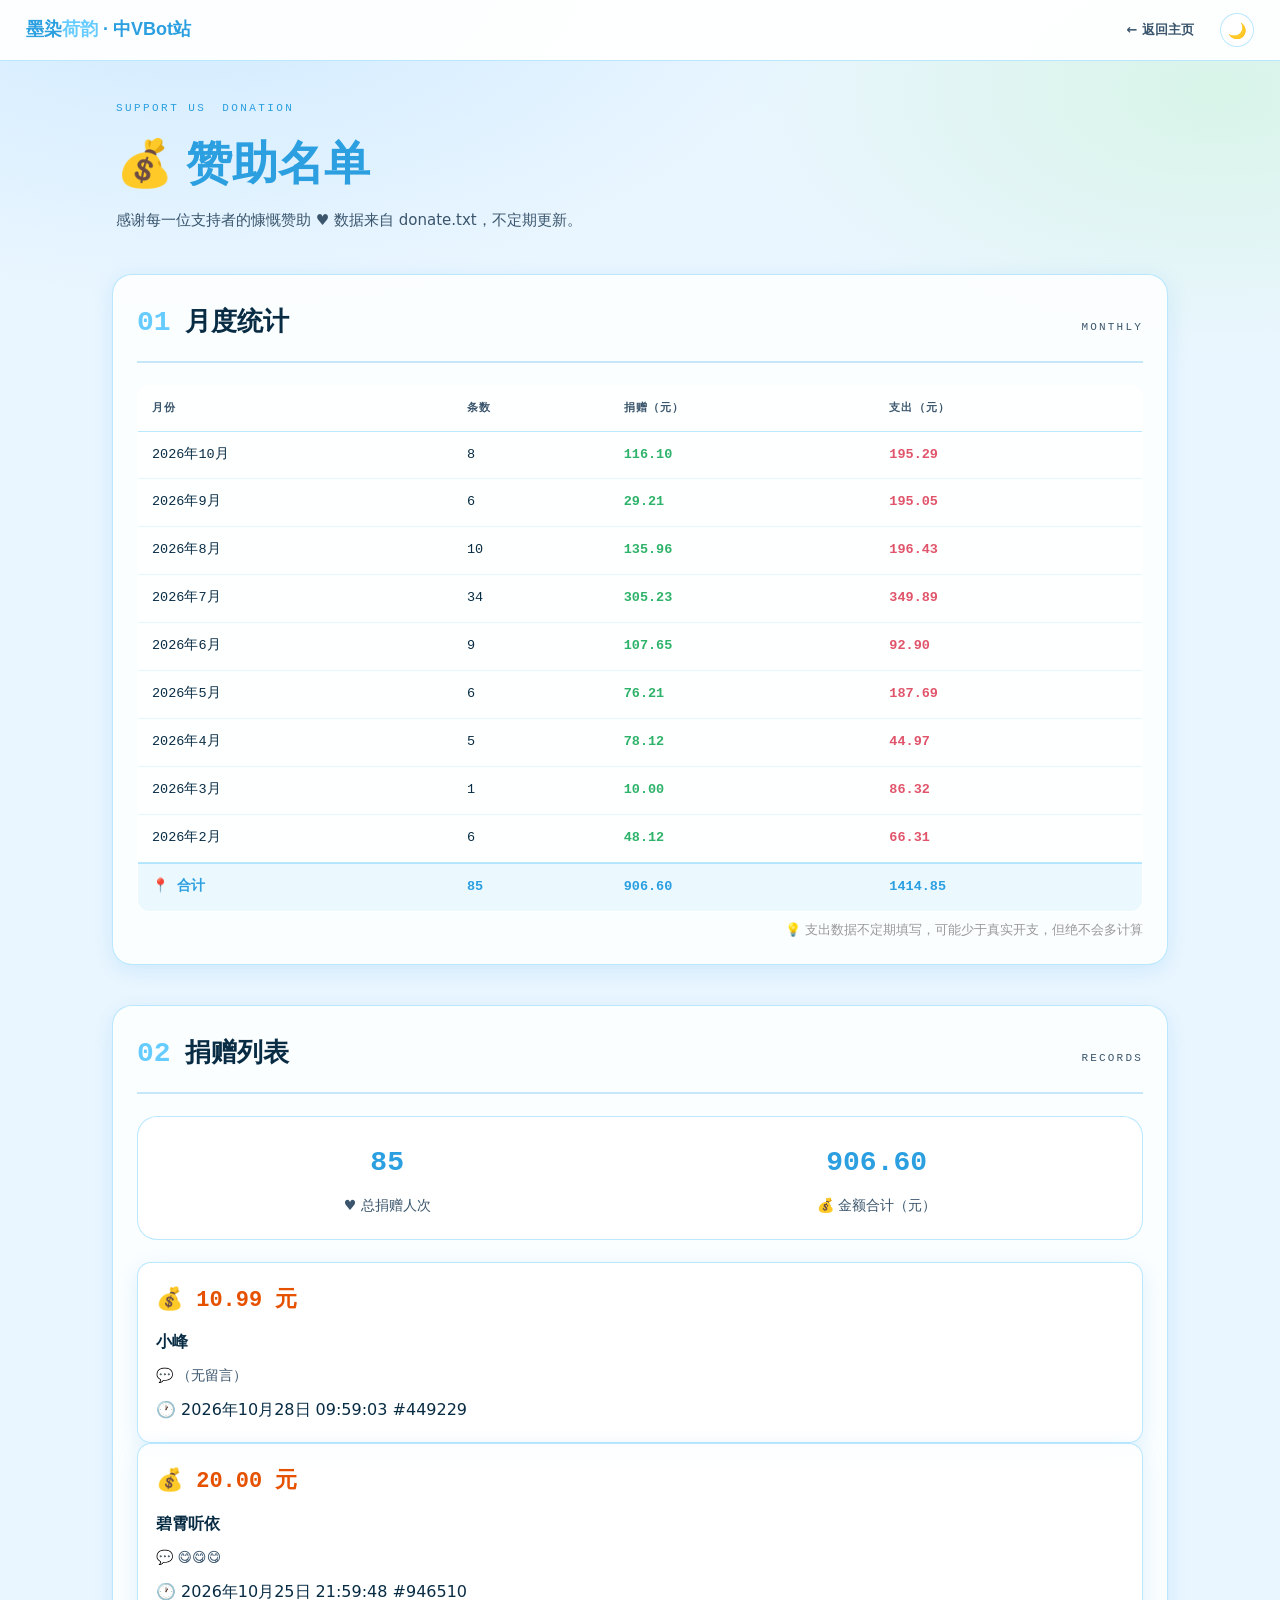
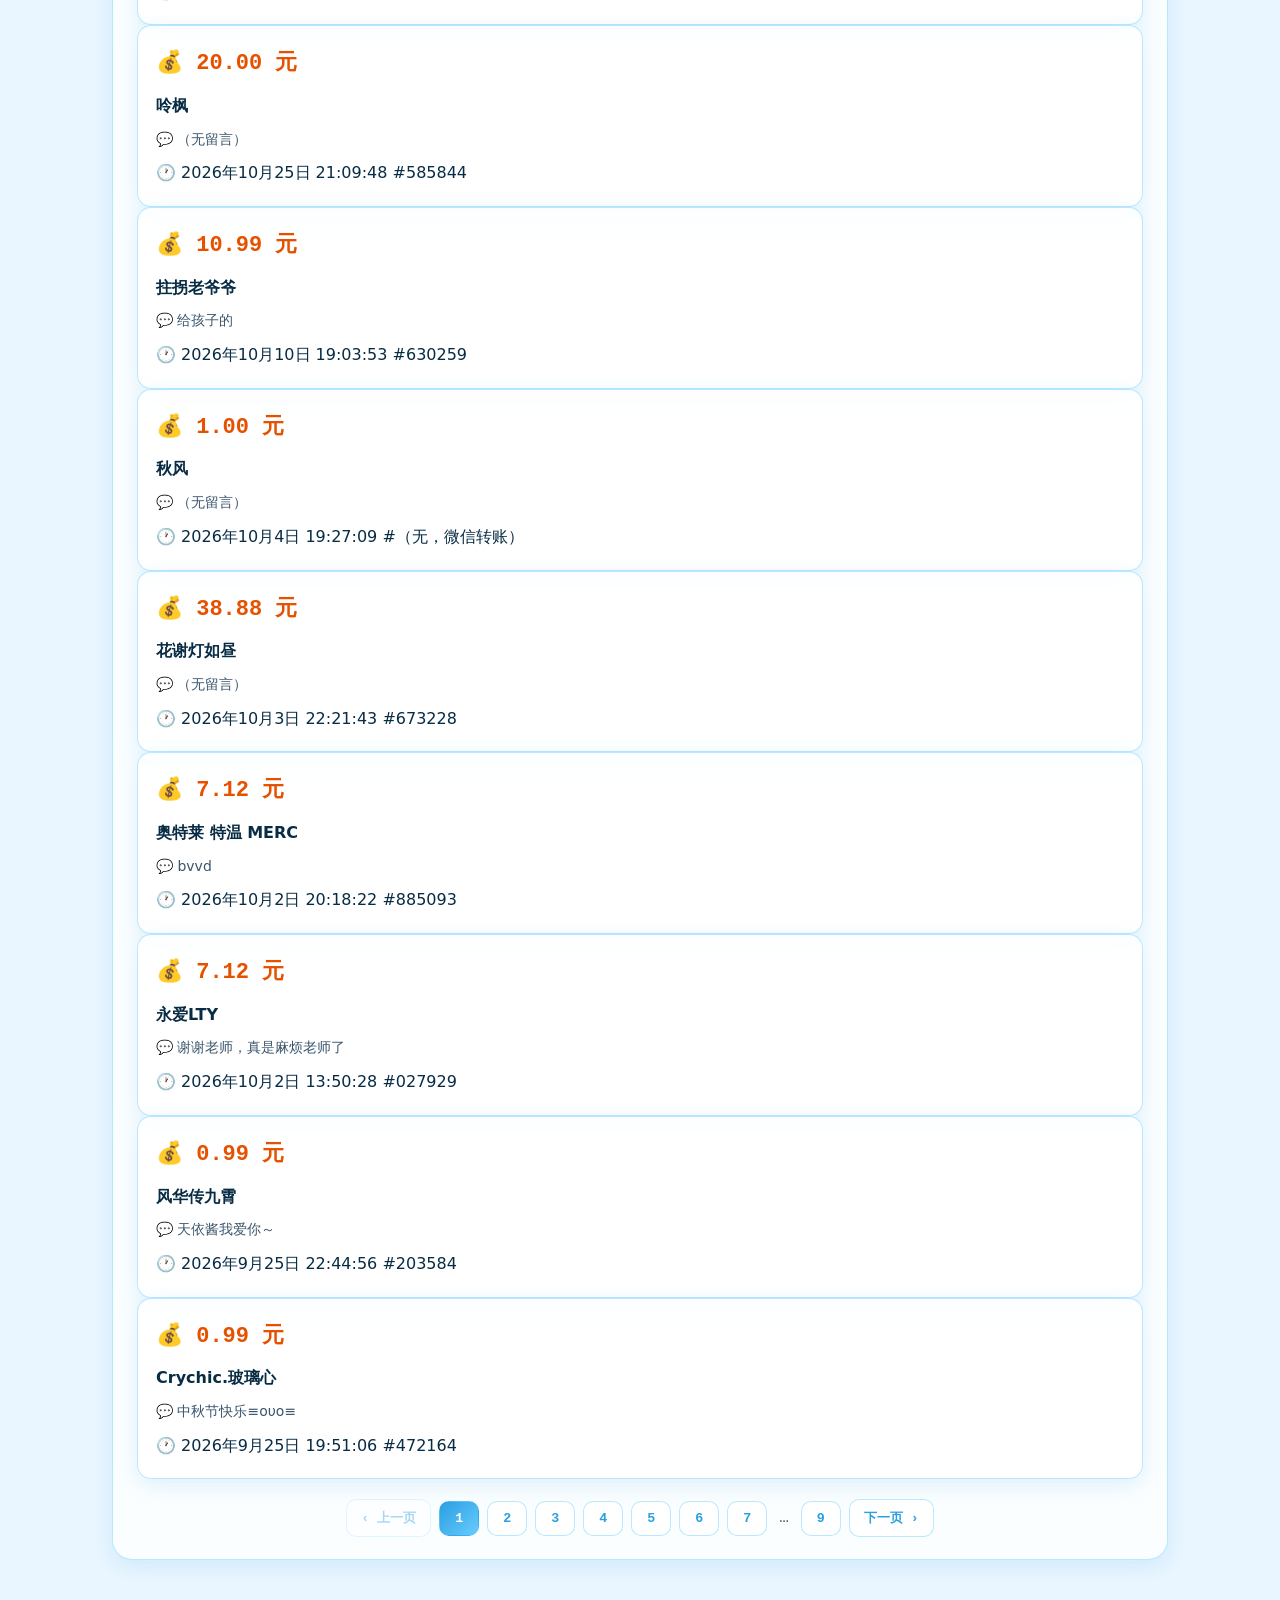
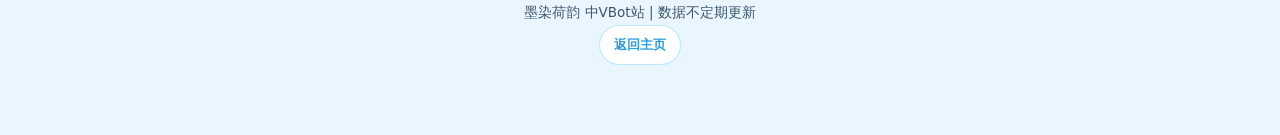
==== commit 4023f789: "21" ====
--- a/donate.html
+++ b/donate.html
@@ -129,7 +129,7 @@
 			'2026-07': 349.89,
 			'2026-08': 196.43,
 		    '2026-09': 195.05,
-			'2026-10': 128.33
+			'2026-10': 195.29
 			}
         
             const container = document.getElementById('monthly-container');
@@ -204,7 +204,7 @@
                 </tbody>
             `;
             html += '</table>';
-            html += '<p style="text-align:right; font-size:13px; color:#999; margin-top:6px;">💡 支出数据不定期填写，这里只统计api支出，不包含服务器开销</p>';
+            html += '<p style="text-align:right; font-size:13px; color:#999; margin-top:6px;">💡 支出数据不定期填写，可能少于真实开支，但绝不会多计算</p>';
             html += '</div>';
 
             container.innerHTML = html;
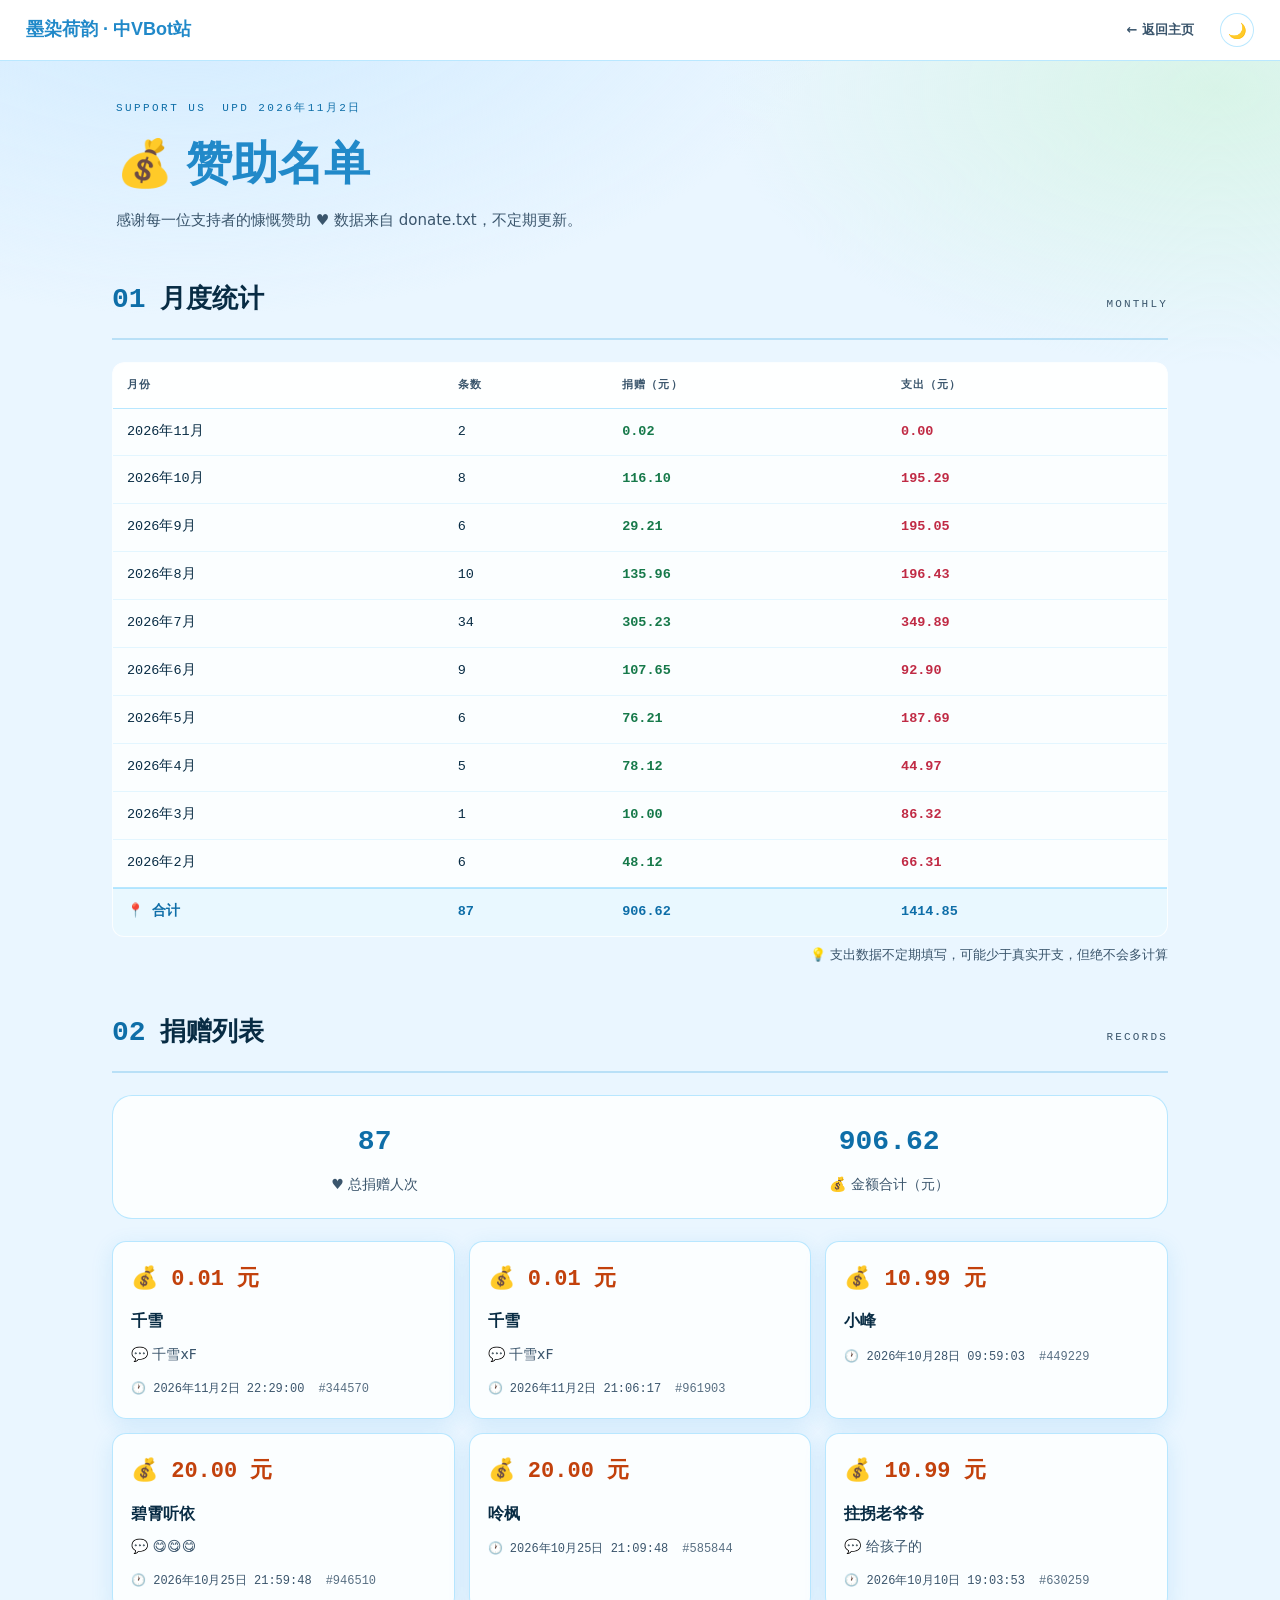
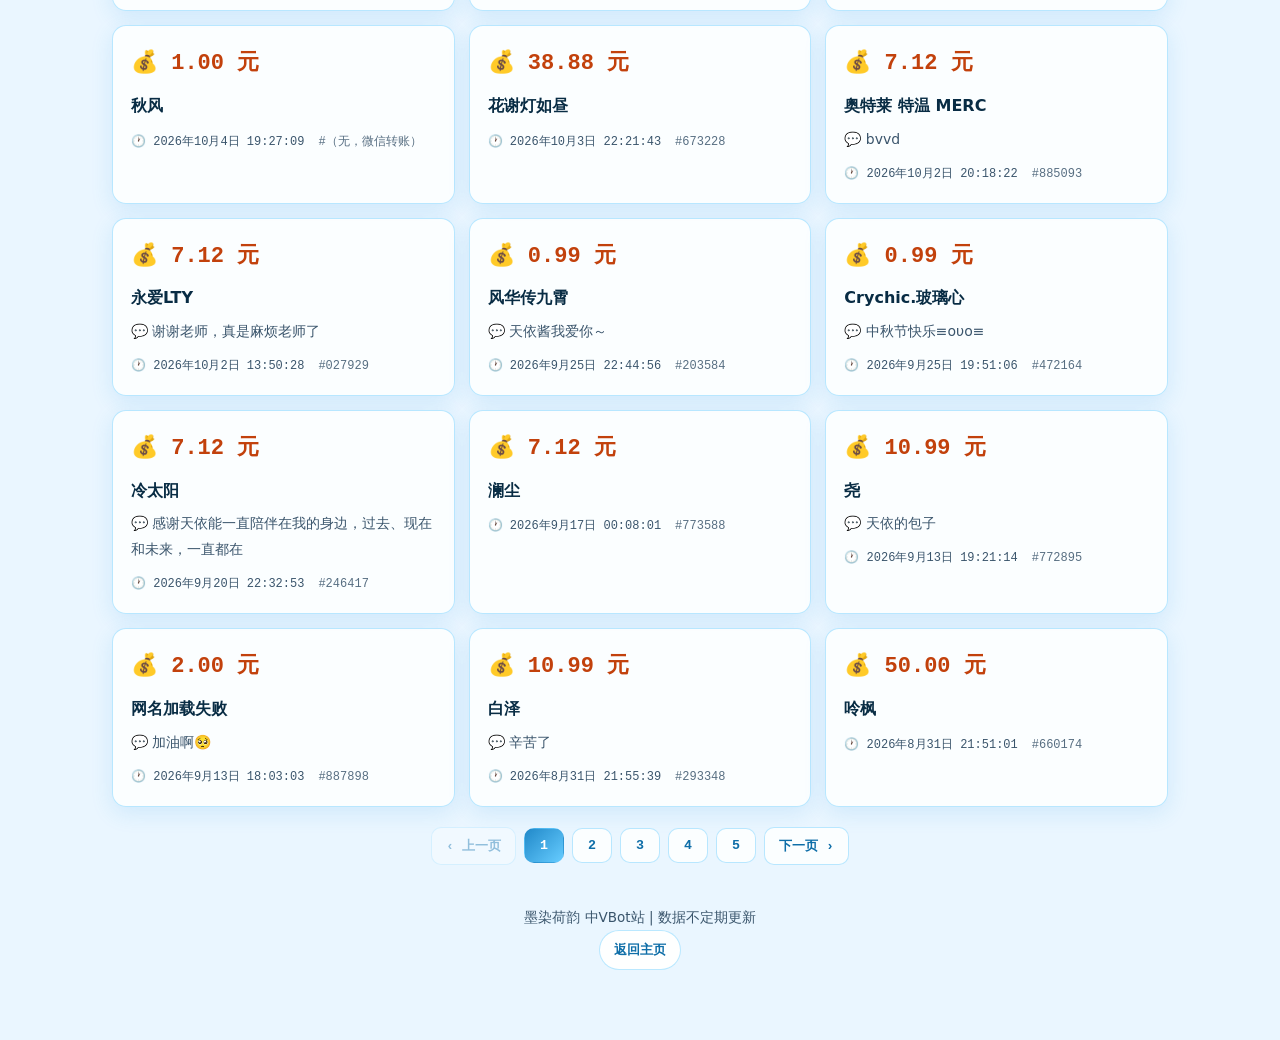
==== commit f5ed941e: "修复可读性与移动端问题，更新赞助与封神榜" ====
--- a/donate.html
+++ b/donate.html
@@ -4,34 +4,27 @@
 <meta charset="UTF-8">
 <meta name="viewport" content="width=device-width, initial-scale=1.0">
 <title>赞助名单 - 墨染荷韵的中VBot站</title>
-<link rel="stylesheet" href="style.css?v=20261027">
+<meta name="description" content="墨染荷韵的中VBot站赞助名单与月度收支统计，数据来自 donate.txt，不定期更新。">
+<meta name="theme-color" content="#eaf6ff">
+<link rel="icon" href="favicon.ico?v=1" type="image/x-icon">
+<link rel="stylesheet" href="style.css?v=20261107">
 <style>
 .donation-summary { background:var(--glass); border:1px solid var(--glass-bd);  border-radius:var(--radius); padding:20px; margin-bottom:22px; display:flex; justify-content:space-around; flex-wrap:wrap; gap:15px; }
 .summary-item { text-align:center; }
-.summary-item .number { font-family:var(--mono); font-size:28px; font-weight:800; color:var(--cyan-deep); }
+.summary-item .number { font-family:var(--mono); font-size:28px; font-weight:800; color:var(--label); }
 .summary-item .label { font-size:14px; color:var(--muted); margin-top:4px; }
 .vc-donate-grid { display:grid; grid-template-columns:repeat(auto-fill,minmax(260px,1fr)); gap:14px; }
 .donation-card { background:var(--glass); border:1px solid var(--glass-bd); border-radius:14px; padding:18px; box-shadow:var(--shadow); }
-.donation-card .amount { font-family:var(--mono); font-size:22px; font-weight:800; color:#e65100; margin-bottom:6px; }
+.donation-card .amount { font-family:var(--mono); font-size:22px; font-weight:800; color:#c2410c; margin-bottom:6px; }
 .donation-card .donor { font-size:16px; font-weight:700; color:var(--cyan-ink); margin-bottom:4px; }
-.donation-card .donor .anonymous { color:#999; font-style:italic; }
+.donation-card .donor .anonymous { color:var(--muted); font-style:italic; }
 .donation-card .message { color:var(--muted); margin:6px 0; font-size:14px; }
-.donation-card .date { font-family:var(--mono); font-size:12px; color:var(--muted); }
-.donation-card .tags { margin-top:8px; display:flex; flex-wrap:wrap; gap:6px; }
-.donation-card .tag { font-size:11px; padding:2px 8px; border-radius:999px; background:rgba(102,204,255,.18); color:var(--cyan-deep); }
+.donation-card .meta { display:flex; flex-wrap:wrap; gap:2px 14px; margin-top:10px; font-family:var(--mono); font-size:12px; color:var(--muted); }
+.donation-card .meta .order-id { opacity:.85; }
 .empty-state { text-align:center; padding:40px 0; color:var(--muted); }
 .empty-state .icon { font-size:40px; }
-.donation-pagination { display:flex; flex-wrap:wrap; gap:8px; margin-top:18px; justify-content:center; }
-.donation-pagination button { font-family:var(--mono); min-width:38px; padding:8px 12px; border-radius:10px; background:var(--glass); border:1px solid var(--glass-bd); color:var(--cyan-deep); cursor:pointer; font-weight:700; transition:all .2s; }
-.donation-pagination button:hover { background:rgba(102,204,255,.25); }
-.donation-pagination button.active { background:linear-gradient(135deg,var(--cyan-deep),var(--cyan)); color:#fff; border-color:transparent; }
 .loading { color:var(--muted); font-size:14px; }
-.err-box { background:var(--glass); border:1px solid var(--glass-bd); border-radius:14px; padding:18px; color:var(--muted); }
 .error-state{background:var(--glass);border:1px solid var(--glass-bd);border-radius:14px;padding:18px;color:var(--muted);}
-
-.vc-sec{background:var(--glass);border:1px solid var(--glass-bd);border-radius:var(--radius);padding:22px 24px;margin-bottom:24px;box-shadow:var(--shadow);}
-
-.vc-fly,.vc-flyr,.vc-zoom,.vc-up,.vc-up.d1,.vc-up.d2,.vc-up.d3,.vc-up.d4{opacity:1 !important;transform:none !important;transition:none !important;}
 
 /* 月度统计：自适应玻璃表格 */
 .monthly-table-wrap { overflow-x:auto; margin-top:2px; border-radius:12px; }
@@ -39,9 +32,11 @@
 .monthly-table th { font-family:var(--mono); font-size:11px; letter-spacing:.1em; color:var(--muted); text-align:left; padding:12px 14px; border-bottom:1px solid var(--glass-bd); background:var(--th-bg); white-space:nowrap; }
 .monthly-table td { padding:11px 14px; border-bottom:1px solid rgba(102,204,255,.16); font-family:var(--mono); font-size:13.5px; color:var(--cyan-ink); white-space:nowrap; }
 .monthly-table tbody tr:last-child td { border-bottom:none; }
-.monthly-table .income { color:#2fb36b; font-weight:700; }
-.monthly-table .expense { color:#e0556b; font-weight:700; }
-.monthly-table .total-row td { border-top:2px solid var(--glass-bd); font-weight:700; color:var(--cyan-deep); background:rgba(102,204,255,.12); }
+.monthly-table .income { color:#16794a; font-weight:700; }
+.monthly-table .expense { color:#c02b45; font-weight:700; }
+html.dark .monthly-table .income { color:#5fd99a; }
+html.dark .monthly-table .expense { color:#ff8f9f; }
+.monthly-table .total-row td { border-top:2px solid var(--glass-bd); font-weight:700; color:var(--label); background:rgba(102,204,255,.12); }
 .monthly-empty { text-align:center; padding:30px 0; color:var(--muted); }
 </style>
 </head>
@@ -49,7 +44,7 @@
 <div class="vc-top" id="vcTop"><div class="logo" id="vcLogo">墨染<b>荷韵</b> · 中VBot站</div><nav><a href="index.html">← 返回主页</a></nav><button class="theme-btn" id="themeBtn" title="切换深浅主题"><span id="themeIcon">🌙</span></button></div>
 <main class="vc-wrap">
 <header class="vc-hero-banner">
-<div class="vc-kicker"><span>SUPPORT US</span><span>DONATION</span></div>
+<div class="vc-kicker"><span>SUPPORT US</span><span>UPD 2026年11月2日</span></div>
 <h1 class="vc-title vc-zoom">💰 赞助名单</h1>
 <p class="vc-sub vc-fly d1">感谢每一位支持者的慷慨赞助 ♥ 数据来自 donate.txt，不定期更新。</p>
 </header>
@@ -119,19 +114,20 @@
         }
 
         // ===== 渲染月度统计表 =====
+        // 支出为各月累计值（非增量），只统计 API 支出，不含服务器开销
+        const expenseMap = {
+            '2026-02': 66.31,
+            '2026-03': 86.32,
+            '2026-04': 44.97,
+            '2026-05': 187.69,
+            '2026-06': 92.90,
+            '2026-07': 349.89,
+            '2026-08': 196.43,
+            '2026-09': 195.05,
+            '2026-10': 195.29
+        };
+
         function renderMonthlyTable(entries) {
-			const expenseMap = {
-			'2026-02': 66.31,
-			'2026-03': 86.32,
-			'2026-04': 44.97,
-			'2026-05': 187.69,
-			'2026-06': 92.90,
-			'2026-07': 349.89,
-			'2026-08': 196.43,
-		    '2026-09': 195.05,
-			'2026-10': 195.29
-			}
-        
             const container = document.getElementById('monthly-container');
 
             if (!entries || entries.length === 0) {
@@ -204,14 +200,14 @@
                 </tbody>
             `;
             html += '</table>';
-            html += '<p style="text-align:right; font-size:13px; color:#999; margin-top:6px;">💡 支出数据不定期填写，可能少于真实开支，但绝不会多计算</p>';
+            html += '<p style="text-align:right; font-size:13px; color:var(--muted); margin-top:6px;">💡 支出数据不定期填写，可能少于真实开支，但绝不会多计算</p>';
             html += '</div>';
 
             container.innerHTML = html;
         }
 
         // ===== 分页渲染捐赠列表 =====
-        const PAGE_SIZE = 10;
+        const PAGE_SIZE = 18;
         let currentPage = 1;
         let allEntries = [];
 
@@ -252,12 +248,17 @@
                 </div>
             `;
 
+            // 这些占位文案不算真实留言
+            const EMPTY_MESSAGES = ['', '无', '（无留言）', '(无留言)'];
+            const hasMessage = entry => entry.message && EMPTY_MESSAGES.indexOf(entry.message.trim()) === -1;
+
+            html += '<div class="vc-donate-grid">';
             pageEntries.forEach(entry => {
                 const isAnonymous = !entry.donor || entry.donor === '（未署名）' || entry.donor === '';
                 const donorDisplay = isAnonymous
                     ? '<span class="anonymous">（未署名）</span>'
                     : escapeHtml(entry.donor);
-                const messageDisplay = (entry.message && entry.message !== '无' && entry.message !== '')
+                const messageDisplay = hasMessage(entry)
                     ? `<div class="message">💬 ${escapeHtml(entry.message)}</div>`
                     : '';
 
@@ -273,16 +274,24 @@
                     </div>
                 `;
             });
+            html += '</div>';
 
             html += buildPagination(totalPages, validPage);
             container.innerHTML = html;
+
+            // 跳转后滚动到列表顶部（避开固定顶栏）
+            function scrollToList() {
+                const el = document.getElementById('donation-container');
+                const top = el.getBoundingClientRect().top + window.scrollY - 96;
+                window.scrollTo({ top: Math.max(0, top), behavior: 'smooth' });
+            }
 
             document.querySelectorAll('.page-btn').forEach(btn => {
                 btn.addEventListener('click', function() {
                     const p = parseInt(this.dataset.page);
                     if (p && p !== currentPage) {
                         renderDonationPage(p);
-                        window.scrollTo({ top: document.getElementById('donation-container').offsetTop - 20, behavior: 'smooth' });
+                        scrollToList();
                     }
                 });
             });
@@ -291,7 +300,7 @@
                     const p = parseInt(this.dataset.page);
                     if (p) {
                         renderDonationPage(p);
-                        window.scrollTo({ top: document.getElementById('donation-container').offsetTop - 20, behavior: 'smooth' });
+                        scrollToList();
                     }
                 });
             });
@@ -333,7 +342,7 @@
             const donationContainer = document.getElementById('donation-container');
             const monthlyContainer = document.getElementById('monthly-container');
 
-            fetch('donate.txt')
+            fetch('donate.txt', { cache: 'no-cache' })
                 .then(response => {
                     if (!response.ok) {
                         throw new Error('无法加载 donate.txt (HTTP ' + response.status + ')')
@@ -344,15 +353,20 @@
                     allEntries = parseDonateData(data);
                     renderMonthlyTable(allEntries);
                     renderDonationPage(1);
-        window.addEventListener('resize', function(){ renderDonationPage(currentPage); });
+                    // 只影响分页按钮数量，防抖避免移动端地址栏伸缩时反复重渲染
+                    let resizeTimer = null;
+                    window.addEventListener('resize', function(){
+                        clearTimeout(resizeTimer);
+                        resizeTimer = setTimeout(function(){ renderDonationPage(currentPage); }, 180);
+                    });
                 })
                 .catch(err => {
                     console.error('加载捐赠数据失败:', err);
                     const errHtml = `
                         <div class="error-state">
                             <strong>❌ 加载失败</strong>
-                            <p style="margin-top:10px;color:#555;">${escapeHtml(err.message)}</p>
-                            <p style="margin-top:8px;color:#888;">请确认 donate.txt 文件与此页面在同一目录下。</p>
+                            <p style="margin-top:10px;color:var(--muted);">${escapeHtml(err.message)}</p>
+                            <p style="margin-top:8px;color:var(--muted);">请确认 donate.txt 文件与此页面在同一目录下。</p>
                         </div>
                     `;
                     donationContainer.innerHTML = errHtml;
@@ -369,6 +383,18 @@
 if(btn)btn.addEventListener('click',function(){set(!root.classList.contains('dark'));});
 })();
 </script>
+<button class="to-top" id="toTop" title="回到顶部" aria-label="回到顶部">↑</button>
+<script>
+(function(){
+var logo=document.getElementById('vcLogo');
+if(logo)logo.addEventListener('click',function(){window.scrollTo({top:0});});
+var toTop=document.getElementById('toTop');
+if(toTop){
+  toTop.addEventListener('click',function(){window.scrollTo({top:0});});
+  window.addEventListener('scroll',function(){toTop.classList.toggle('show',window.scrollY>600);},{passive:true});
+}
+})();
+</script>
 </body>
 
 </html>
--- a/style.css
+++ b/style.css
@@ -1,46 +1,51 @@
 /* vc-bot static theme: light default + dark via html.dark (no animation, no blur, no bg image) */
 :root{
-  --cyan:#66CCFF; --cyan-deep:#2b9fe0; --cyan-ink:#082c44;
+  --cyan:#66CCFF; --cyan-deep:#2189c9; --cyan-ink:#082c44;
+  --label:#0e6ea8;
+  --ok-ink:#16794a; --danger-ink:#c02b45;
   --muted:#3a556c; --line:rgba(43,159,224,.25);
   --glass:rgba(255,255,255,.82); --glass-strong:rgba(255,255,255,.94);
   --glass-bd:rgba(102,204,255,.45); --th-bg:rgba(255,255,255,.55);
-  --top-bg:rgba(255,255,255,.94);
+  --top-bg:#ffffff;
   --shadow:0 6px 22px rgba(43,159,224,.14);
   --grad1:#2b9fe0; --grad2:#66CCFF; --grad3:#aee7ff;
   --num-glow:transparent;
   --mono:Consolas,"JetBrains Mono","Courier New",monospace;
   --display:"Microsoft YaHei","PingFang SC",sans-serif;
   --sans:"Microsoft YaHei","PingFang SC",system-ui,sans-serif;
-  --radius:20px; --ease:cubic-bezier(.175,.885,.32,1.1);
+  --radius:20px;
 }
 html.dark{
   --cyan:#66CCFF; --cyan-deep:#5ab8ff; --cyan-ink:#e9f4ff;
+  --label:#66CCFF;
+  --ok-ink:#5fd99a; --danger-ink:#ff8f9f;
   --muted:#9db4c8; --line:rgba(102,204,255,.22);
   --glass:rgba(17,27,48,.78); --glass-strong:rgba(23,35,60,.9);
   --glass-bd:rgba(102,204,255,.3); --th-bg:rgba(255,255,255,.05);
-  --top-bg:rgba(10,16,32,.94);
+  --top-bg:#0a1020;
   --shadow:0 6px 24px rgba(0,0,0,.45);
   --grad1:#5ab8ff; --grad2:#b8e8ff; --grad3:#b8e8ff;
   --num-glow:rgba(102,204,255,.55);
 }
 * { margin:0; padding:0; box-sizing:border-box; }
 html, body { min-height:100%; }
+html { scroll-padding-top:78px; }
 body {
   font-family:var(--sans); color:var(--cyan-ink); line-height:1.85;
-  background:radial-gradient(1100px 600px at 15% -5%,#cfeaff 0%,rgba(207,234,255,0) 60%),radial-gradient(900px 500px at 95% 10%,#d8f4e8 0%,rgba(216,244,232,0) 55%),#eaf6ff;
-  background-attachment:fixed; position:relative; overflow-x:hidden;
+  background:#eaf6ff; position:relative; overflow-x:hidden;
 }
+/* 用固定定位伪元素代替 background-attachment:fixed（iOS Safari 不支持后者） */
+body::before { content:""; position:fixed; inset:0; z-index:-1; pointer-events:none;
+  background:radial-gradient(1100px 600px at 15% -5%,#cfeaff 0%,rgba(207,234,255,0) 60%),radial-gradient(900px 500px at 95% 10%,#d8f4e8 0%,rgba(216,244,232,0) 55%); }
 html.dark body { background:#0a1020; }
-html.dark body::before { content:""; position:fixed; inset:0; z-index:-1; pointer-events:none;
-  background-image:linear-gradient(rgba(102,204,255,.045) 1px,transparent 1px),linear-gradient(90deg,rgba(102,204,255,.045) 1px,transparent 1px);
+html.dark body::before { background:linear-gradient(rgba(102,204,255,.045) 1px,transparent 1px),linear-gradient(90deg,rgba(102,204,255,.045) 1px,transparent 1px);
   background-size:44px 44px;
   -webkit-mask:radial-gradient(circle at 50% 20%,#000,transparent 90%); mask:radial-gradient(circle at 50% 20%,#000,transparent 90%); }
-.vc-top { position:fixed; top:0; left:0; right:0; z-index:60; display:flex; align-items:center; gap:14px; padding:12px 26px; background:var(--top-bg); border-bottom:1px solid var(--glass-bd); transition:transform .35s var(--ease); }
-.vc-top.hide { transform:translateY(-100%); }
+.vc-top { position:fixed; top:0; left:0; right:0; z-index:60; display:flex; align-items:center; gap:14px; padding:12px 26px; background:var(--top-bg); border-bottom:1px solid var(--glass-bd); }
 .vc-top .logo { font-family:var(--display); font-weight:700; font-size:18px; color:var(--cyan-deep); white-space:nowrap; cursor:pointer; }
-.vc-top .logo b { color:var(--cyan); }
+.vc-top .logo b { color:var(--cyan-deep); }
 .vc-top nav { display:flex; gap:6px; margin-left:auto; flex-wrap:wrap; }
-.vc-top nav a { font-size:13px; color:var(--muted); text-decoration:none; padding:6px 12px; border-radius:999px; font-weight:600; white-space:nowrap; }
+.vc-top nav a { font-size:13px; color:var(--muted); text-decoration:none; padding:6px 12px; border-radius:999px; font-weight:600; white-space:nowrap; flex:0 0 auto; }
 .vc-top nav a:hover { background:rgba(102,204,255,.18); color:var(--cyan-ink); }
 .vc-top .tb-btn { font-family:var(--mono); font-size:12px; padding:7px 16px; border-radius:999px; background:linear-gradient(135deg,var(--cyan-deep),var(--cyan)); color:#fff; text-decoration:none; font-weight:700; white-space:nowrap; }
 .theme-btn { width:34px; height:34px; border-radius:999px; background:var(--glass-strong); border:1px solid var(--glass-bd); cursor:pointer; font-size:15px; line-height:1; flex-shrink:0; }
@@ -50,30 +55,30 @@
 .vc-wrap { max-width:1100px; margin:0 auto; padding:90px 22px 70px; position:relative; z-index:1; }
 .vc-hero-banner { padding:8px 4px 0; margin-bottom:14px; position:relative; }
 .vc-hero-cards { background:var(--glass-strong); border:1px solid var(--glass-bd); box-shadow:var(--shadow); border-radius:28px; padding:34px 36px; margin-bottom:34px; overflow:hidden; position:relative; }
-.vc-kicker { display:flex; gap:16px; font-family:var(--mono); font-size:11px; letter-spacing:.22em; color:var(--cyan-deep); margin-bottom:18px; flex-wrap:wrap; }
+.vc-kicker { display:flex; gap:16px; font-family:var(--mono); font-size:11px; letter-spacing:.22em; color:var(--label); margin-bottom:18px; flex-wrap:wrap; }
 .vc-title { font-family:var(--display); font-size:46px; line-height:1.18; font-weight:700; background:linear-gradient(120deg,var(--grad1),var(--grad2) 60%,var(--grad3)); -webkit-background-clip:text; background-clip:text; -webkit-text-fill-color:transparent; }
 .vc-sub { color:var(--muted); font-size:15px; margin:16px 0 18px; max-width:62ch; }
 .vc-chips { display:flex; flex-wrap:wrap; gap:10px; }
-.vc-chip { display:inline-flex; align-items:center; gap:4px; padding:7px 14px; border-radius:999px; background:var(--glass-strong); border:1px solid var(--glass-bd); color:var(--cyan-deep); text-decoration:none; font-size:13px; font-weight:600; }
+.vc-chip { display:inline-flex; align-items:center; gap:4px; padding:7px 14px; border-radius:999px; background:var(--glass-strong); border:1px solid var(--glass-bd); color:var(--label); text-decoration:none; font-size:13px; font-weight:600; }
 .vc-chip:hover { background:var(--cyan); color:#fff; }
 .vc-idcards { display:grid; grid-template-columns:repeat(auto-fit,minmax(180px,1fr)); gap:12px; margin-top:22px; }
 .vc-idcard { background:var(--glass-strong); border:1px solid var(--glass-bd); border-radius:14px; padding:14px 16px; }
-.vc-idlabel { font-family:var(--mono); font-size:10px; letter-spacing:.2em; color:var(--cyan); }
+.vc-idlabel { font-family:var(--mono); font-size:10px; letter-spacing:.2em; color:var(--label); }
 .vc-idval { font-family:var(--mono); font-size:20px; font-weight:700; color:var(--cyan-ink); }
-.vc-idname { font-size:13px; color:var(--cyan-deep); text-decoration:none; font-weight:600; }
+.vc-idname { font-size:13px; color:var(--label); text-decoration:none; font-weight:600; }
 .vc-stats { display:grid; grid-template-columns:repeat(auto-fit,minmax(140px,1fr)); gap:14px; margin-top:22px; }
 .vc-stat { background:var(--glass-strong); border:1px solid var(--glass-bd); border-radius:14px; padding:14px; text-align:center; }
-.vc-stat-k { font-family:var(--mono); font-size:10px; letter-spacing:.15em; color:var(--cyan); }
+.vc-stat-k { font-family:var(--mono); font-size:10px; letter-spacing:.15em; color:var(--label); }
 .vc-stat-v { font-size:20px; font-weight:800; color:var(--cyan-ink); margin:4px 0; }
 .vc-stat-u { font-size:12px; color:var(--muted); }
-.vc-marquee { margin-top:22px; overflow:hidden; border-top:1px solid var(--line); border-bottom:1px solid var(--line); padding:10px 0; }
-.vc-marquee-track { display:flex; gap:40px; white-space:nowrap; width:max-content; }
+.vc-marquee { margin-top:22px; border-top:1px solid var(--line); border-bottom:1px solid var(--line); padding:10px 0; }
+.vc-marquee-track { display:flex; flex-wrap:wrap; gap:8px 28px; }
 .vc-mq-item { display:inline-flex; align-items:center; gap:8px; font-family:var(--mono); font-size:12px; letter-spacing:.1em; color:var(--muted); }
 .vc-mq-dot { width:6px; height:6px; border-radius:50%; background:var(--cyan); }
 
 .vc-sec { margin:40px 0; }
 .vc-sechead { display:flex; align-items:baseline; gap:14px; margin-bottom:22px; padding-bottom:12px; border-bottom:2px solid var(--line); flex-wrap:wrap; }
-.vc-secnum { font-family:var(--mono); font-size:28px; font-weight:700; color:var(--cyan); text-shadow:0 0 18px var(--num-glow); }
+.vc-secnum { font-family:var(--mono); font-size:28px; font-weight:700; color:var(--label); text-shadow:0 0 18px var(--num-glow); }
 .vc-sectitle { font-family:var(--display); font-size:26px; font-weight:700; color:var(--cyan-ink); }
 .vc-seclatin { font-family:var(--mono); font-size:11px; letter-spacing:.2em; color:var(--muted); margin-left:auto; }
 .vc-panel { background:var(--glass); border:1px solid var(--glass-bd); border-radius:var(--radius); padding:22px 24px; box-shadow:var(--shadow); margin-bottom:18px; }
@@ -81,29 +86,29 @@
 .vc-cmds { display:grid; grid-template-columns:repeat(auto-fit,minmax(200px,1fr)); gap:12px; margin-bottom:18px; }
 .vc-cmd { background:var(--glass-strong); border:1px solid var(--glass-bd); border-radius:12px; padding:12px 14px; }
 .vc-cmd-l { font-size:13px; color:var(--muted); margin-bottom:6px; font-weight:600; }
-.vc-code { display:inline-block; font-family:var(--mono); font-size:13px; background:rgba(43,159,224,.14); color:var(--cyan-deep); padding:2px 8px; border-radius:6px; margin:3px 4px 0 0; }
-html.dark .vc-code { color:var(--cyan); }
+.vc-code { display:inline-block; font-family:var(--mono); font-size:13px; background:rgba(43,159,224,.14); color:var(--label); padding:2px 8px; border-radius:6px; margin:3px 4px 0 0; }
 .vc-acc { background:var(--glass); border:1px solid var(--glass-bd); border-radius:14px; margin:12px 0; overflow:hidden; }
 .vc-acc-h { display:flex; align-items:center; gap:12px; padding:15px 18px; cursor:pointer; font-weight:700; color:var(--cyan-ink); }
 .vc-acc-h:hover { background:rgba(102,204,255,.12); }
-.vc-acc-i { font-family:var(--mono); font-size:13px; color:var(--cyan); }
-.vc-acc-x { margin-left:auto; font-size:20px; color:var(--cyan); transition:transform .3s; }
+.vc-acc-h:focus-visible { outline:2px solid var(--cyan-deep); outline-offset:-2px; }
+.vc-acc-i { font-family:var(--mono); font-size:13px; color:var(--label); }
+.vc-acc-x { margin-left:auto; font-size:20px; color:var(--label); transition:transform .3s; }
 .vc-acc.open .vc-acc-x { transform:rotate(45deg); }
-.vc-acc-b { max-height:0; overflow:hidden; transition:max-height .35s ease; }
-.vc-acc.open .vc-acc-b { max-height:2400px; }
+/* visibility 让收起状态下的链接无法被 Tab 聚焦，同时不影响展开动画 */
+.vc-acc-b { max-height:0; overflow:hidden; visibility:hidden; transition:max-height .35s ease, visibility .35s; }
+.vc-acc.open .vc-acc-b { max-height:2400px; visibility:visible; }
 .vc-acc-in { padding:0 18px 18px; color:var(--muted); font-size:14.5px; }
 .vc-acc-in ul { padding-left:18px; }
 .vc-acc-in li { margin:6px 0; }
-.vc-acc-in a { color:var(--cyan-deep); font-weight:700; text-decoration:none; }
-html.dark .vc-acc-in a { color:var(--cyan); }
+.vc-acc-in a { color:var(--label); font-weight:700; text-decoration:none; }
 .vc-acc-in pre { background:rgba(43,159,224,.1); border:1px solid var(--line); border-radius:8px; padding:12px; font-family:var(--mono); font-size:12.5px; white-space:pre-wrap; color:var(--cyan-ink); margin-top:8px; }
 .vc-bots { display:grid; grid-template-columns:repeat(auto-fit,minmax(180px,1fr)); gap:10px; }
 .vc-bot { position:relative; display:flex; align-items:center; justify-content:space-between; gap:10px; background:var(--glass-strong); border:1px solid var(--glass-bd); border-radius:14px; padding:10px 12px; overflow:hidden; }
-.vc-bot-halo { position:absolute; top:-24px; right:-24px; width:72px; height:72px; border-radius:50%; background:var(--bc,#66CCFF); filter:blur(22px); opacity:.3; }
 .vc-bot-info { position:relative; z-index:3; min-width:0; }
-.vc-bot-n { font-family:var(--display); font-size:16px; font-weight:700; color:var(--bc,#2b9fe0); line-height:1.3; }
-.vc-bot-v { display:block; font-family:var(--mono); font-size:10px; color:var(--bc,#2b9fe0); margin-top:1px; font-weight:600; opacity:.6; }
-.vc-bot-btn { position:relative; z-index:3; flex-shrink:0; display:inline-block; padding:5px 12px; border-radius:999px; background:rgba(255,255,255,.35); border:1px solid var(--bc,rgba(102,204,255,.5)); color:var(--bc,#2b9fe0); text-decoration:none; font-size:11px; font-weight:700; white-space:nowrap; }
+/* 角色主题色只作装饰；文字色与 --cyan-ink 混合，保证浅/深色两种模式下都能读清 */
+.vc-bot-n { font-family:var(--display); font-size:16px; font-weight:700; color:var(--bc,#2b9fe0); color:color-mix(in srgb, var(--bc,#2b9fe0) 42%, var(--cyan-ink)); line-height:1.3; }
+.vc-bot-v { display:block; font-family:var(--mono); font-size:10px; font-weight:600; margin-top:1px; opacity:.75; color:var(--bc,#2b9fe0); color:color-mix(in srgb, var(--bc,#2b9fe0) 42%, var(--cyan-ink)); }
+.vc-bot-btn { position:relative; z-index:3; flex-shrink:0; display:inline-block; padding:5px 12px; border-radius:999px; background:rgba(102,204,255,.14); border:1px solid var(--bc,rgba(102,204,255,.5)); text-decoration:none; font-size:11px; font-weight:700; white-space:nowrap; color:var(--bc,#2b9fe0); color:color-mix(in srgb, var(--bc,#2b9fe0) 42%, var(--cyan-ink)); }
 html.dark .vc-bot-btn { background:rgba(102,204,255,.08); }
 .vc-bot-btn:hover { background:var(--bc,#66CCFF); color:#fff; }
 @media (max-width:560px){ .vc-bots { grid-template-columns:repeat(auto-fit,minmax(140px,1fr)); } .vc-bot { padding:8px 10px; } .vc-bot-n { font-size:14px; } }
@@ -113,8 +118,8 @@
 .vc-note.vc-ok { border-left-color:#2fb36b; }
 .vc-msgbox { margin-top:12px; }
 .vc-msgbox .lab { font-family:var(--mono); font-size:10px; letter-spacing:.2em; margin-bottom:6px; }
-.vc-msgbox.vc-good .lab { color:#2fb36b; }
-.vc-msgbox.vc-bad .lab { color:#e0556b; }
+.vc-msgbox.vc-good .lab { color:var(--ok-ink); }
+.vc-msgbox.vc-bad .lab { color:var(--danger-ink); }
 .vc-bubble { display:inline-block; background:var(--glass-strong); border:1px solid var(--glass-bd); border-radius:10px; padding:6px 10px; font-size:13px; margin:4px 4px 0 0; color:var(--cyan-ink); }
 .vc-msgbox.vc-bad .vc-bubble { display:block; margin:4px 0 0; width:fit-content; }
 .vc-legal.vc-danger { border-left:4px solid #ff6b8a; }
@@ -124,27 +129,41 @@
 html.dark .vc-sign { color:#ff8f9f; }
 .vc-team { display:grid; grid-template-columns:repeat(auto-fit,minmax(150px,1fr)); gap:14px; }
 .vc-tc { background:var(--glass-strong); border:1px solid var(--glass-bd); border-radius:16px; padding:18px 12px; text-align:center; }
-.vc-tc:hover { transform:translateY(-6px); box-shadow:var(--shadow); }
+.vc-tc:hover { box-shadow:var(--shadow); border-color:var(--cyan); }
 .vc-tc-av { width:56px; height:56px; margin:0 auto 10px; border-radius:50%; overflow:hidden; border:2.5px solid #fff; box-shadow:0 4px 14px rgba(43,159,224,.4); }
 .vc-tc-av img { width:100%; height:100%; object-fit:cover; }
 .vc-tc-n { font-family:var(--display); font-size:17px; font-weight:700; color:var(--cyan-ink); }
 .vc-tc-r { font-size:11px; color:#fff; background:linear-gradient(135deg,var(--cyan-deep),var(--cyan)); display:inline-block; padding:2px 10px; border-radius:999px; margin:4px 0; }
 .vc-tc-q { font-family:var(--mono); font-size:12px; color:var(--muted); }
 .vc-foot { text-align:center; color:var(--muted); font-size:13.5px; margin-top:40px; }
-.vc-foot .hl { color:var(--cyan-deep); font-weight:700; }
-.vc-chips-row { display:flex; flex-wrap:wrap; gap:8px; margin-top:10px; }
-@media (max-width:900px){ .vc-top nav { display:none; } .vc-title { font-size:34px; } }
-@media (max-width:560px){ .vc-wrap { padding:84px 14px 60px; } .vc-hero-banner { padding:26px 18px; border-radius:20px; } .vc-hero-cards { padding:22px 16px; border-radius:20px; } .vc-title { font-size:30px; } .vc-sectitle { font-size:22px; } }
+.vc-foot .hl { color:var(--label); font-weight:700; }
+.vc-foot a { color:var(--label); }
+
+/* 回到顶部 */
+.to-top { position:fixed; right:18px; bottom:18px; z-index:70; width:42px; height:42px; border-radius:50%; background:var(--glass-strong); border:1px solid var(--glass-bd); color:var(--label); font-size:18px; line-height:1; cursor:pointer; box-shadow:var(--shadow); display:none; }
+.to-top.show { display:block; }
+
+/* 平板/手机：顶栏改为两行，导航横向可滚动（不再直接隐藏） */
+@media (max-width:900px){
+  html { scroll-padding-top:118px; }
+  .vc-top { flex-wrap:wrap; row-gap:8px; padding:10px 16px; }
+  .vc-top nav { order:4; flex:1 0 100%; margin-left:0; flex-wrap:nowrap; overflow-x:auto; scrollbar-width:none; padding-bottom:2px; }
+  .vc-top nav::-webkit-scrollbar { display:none; }
+  .vc-top .theme-btn { margin-left:auto; }
+  .vc-wrap { padding-top:126px; }
+  .vc-title { font-size:34px; }
+}
+@media (max-width:560px){ .vc-wrap { padding:126px 14px 60px; } .vc-hero-cards { padding:22px 16px; border-radius:20px; } .vc-title { font-size:30px; } .vc-sectitle { font-size:22px; } }
 
 /* donation pagination (shared) */
 .pagination { display:flex; flex-wrap:wrap; gap:8px; margin-top:20px; justify-content:center; align-items:center; }
-.pagination .page-nav, .pagination .page-btn { font-family:var(--mono); min-width:40px; padding:9px 14px; border-radius:10px; background:var(--glass); border:1px solid var(--glass-bd); color:var(--cyan-deep); cursor:pointer; font-weight:700; }
+.pagination .page-nav, .pagination .page-btn { font-family:var(--mono); min-width:40px; padding:9px 14px; border-radius:10px; background:var(--glass); border:1px solid var(--glass-bd); color:var(--label); cursor:pointer; font-weight:700; }
 .pagination .page-nav:hover:not([disabled]), .pagination .page-btn:hover { background:rgba(102,204,255,.28); }
 .pagination .page-btn.active { background:linear-gradient(135deg,var(--cyan-deep),var(--cyan)); color:#fff; border-color:transparent; }
 .pagination .page-nav[disabled] { opacity:.4; cursor:not-allowed; }
 .pagination .page-info { color:var(--muted); font-family:var(--mono); padding:0 4px; }
 .vc-hero-banner .vc-sub { color:var(--muted); }
-.vc-hero-banner .vc-kicker { color:var(--cyan-deep); }
+.vc-hero-banner .vc-kicker { color:var(--label); }
 .vc-hero-banner .vc-title { color:var(--cyan-deep); -webkit-text-fill-color:var(--cyan-deep); background:none; }
 @media (max-width:560px){
   .pagination .page-btn:not(.active) { display:none; }
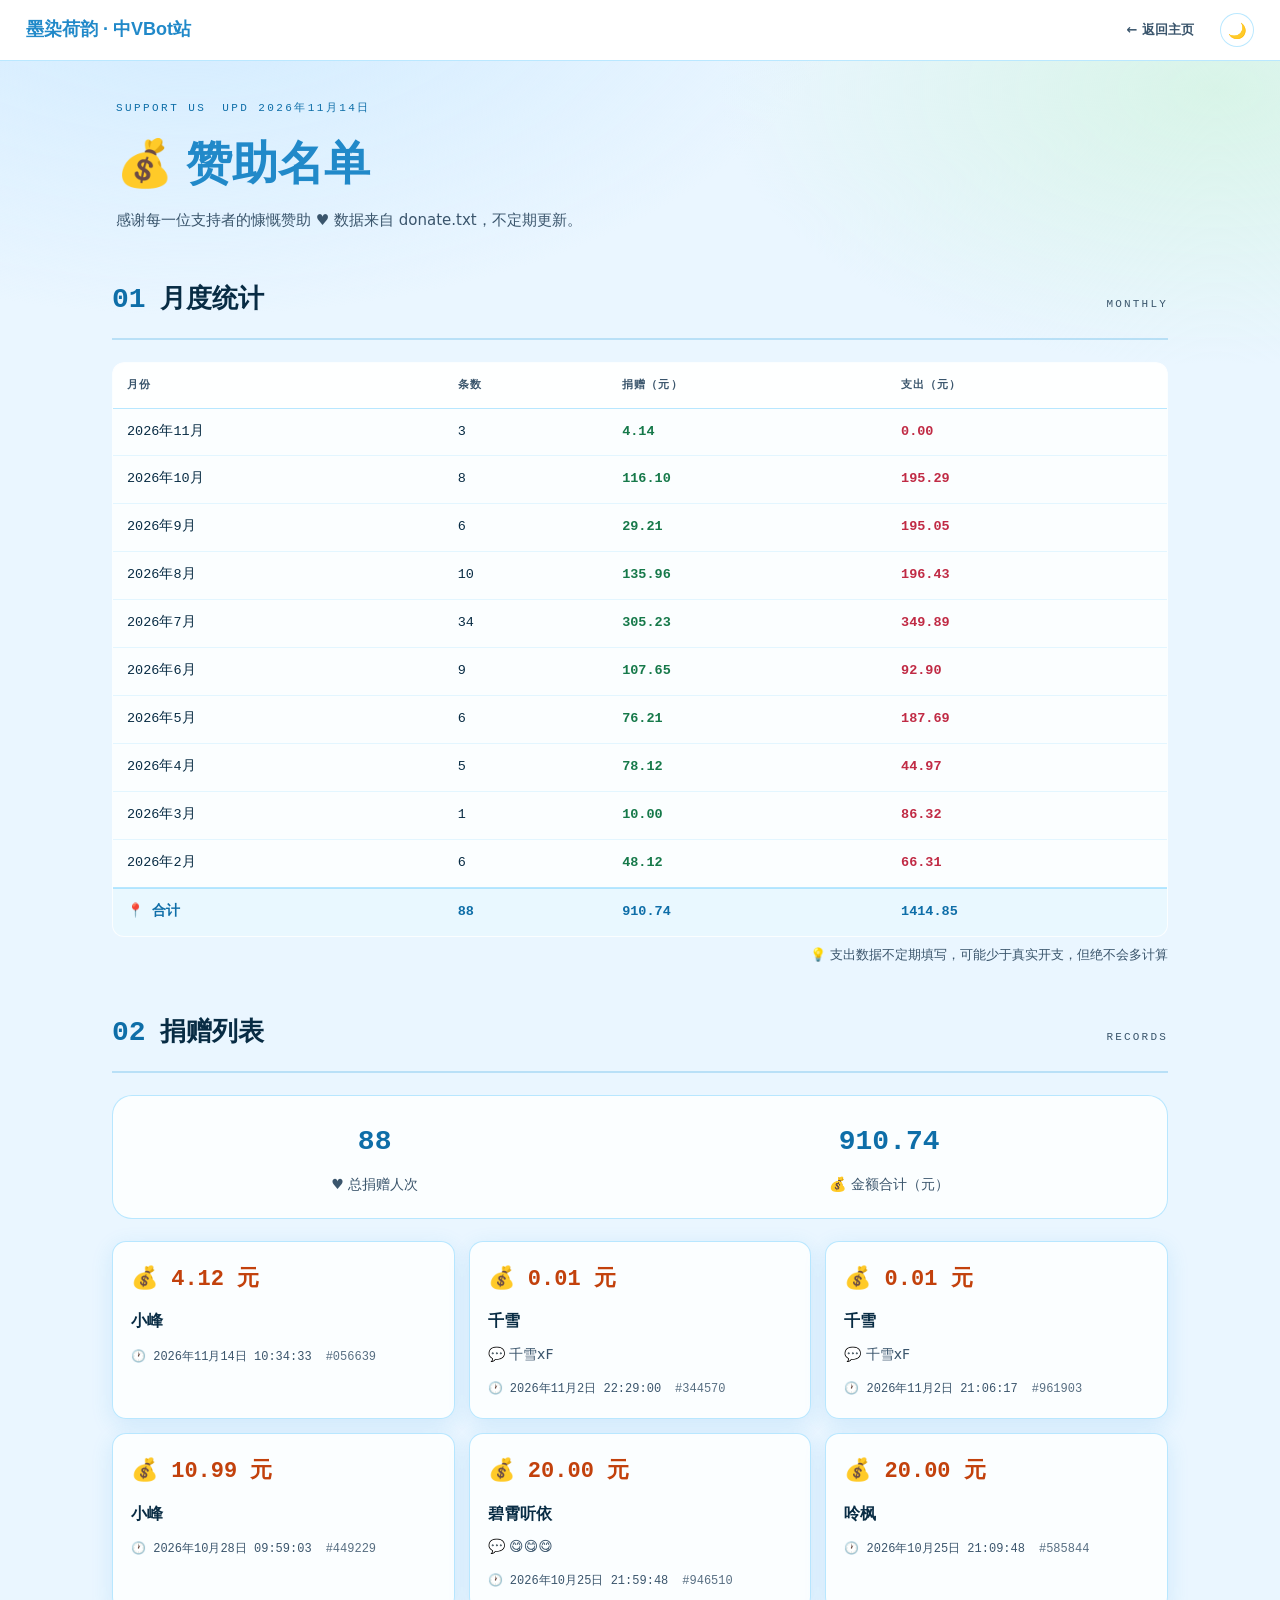
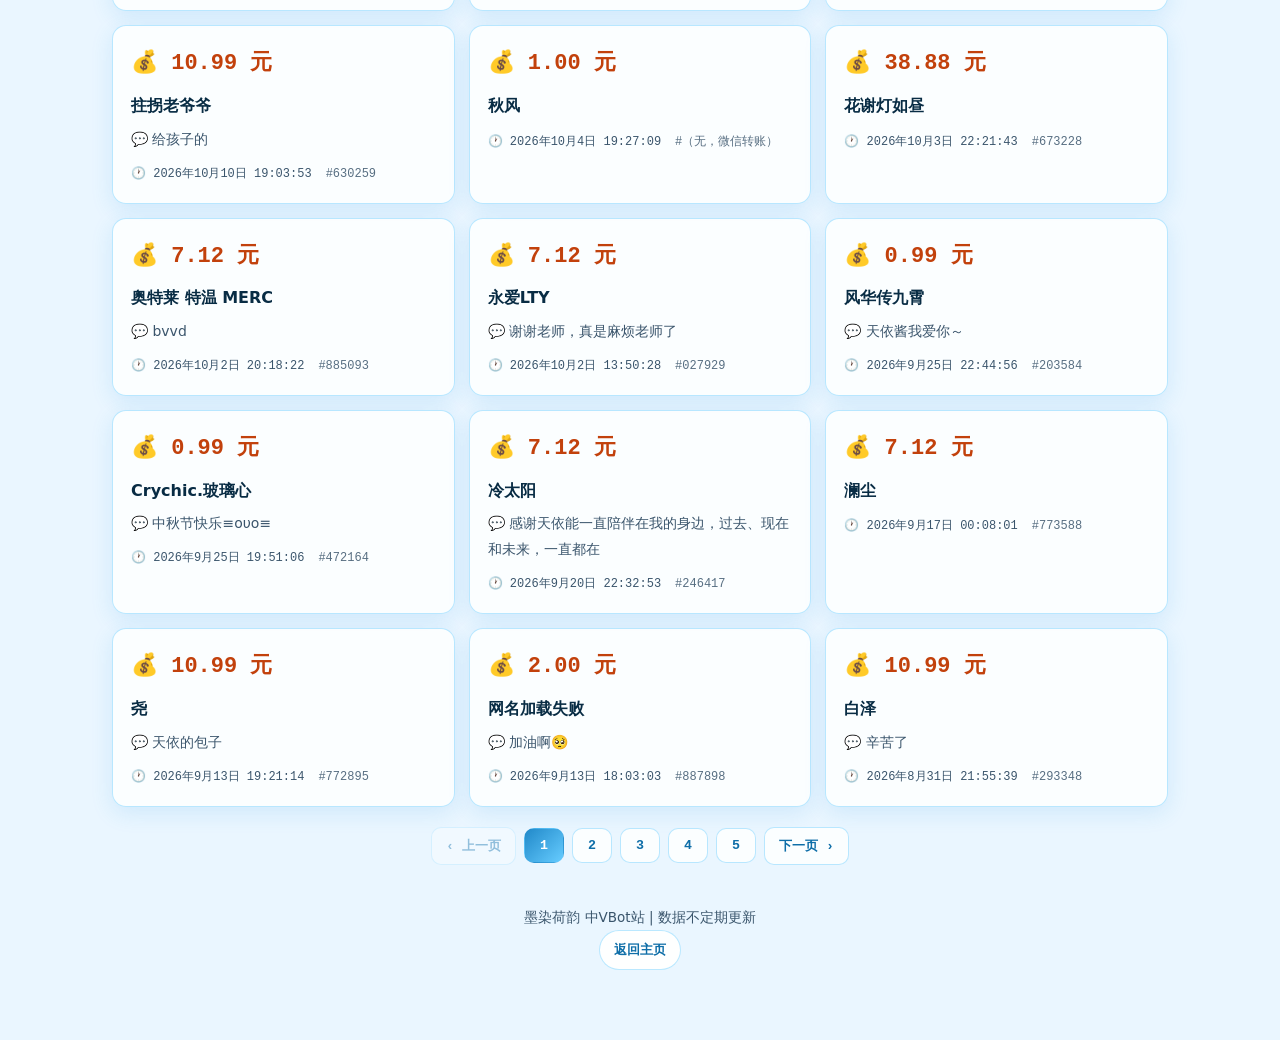
==== commit 2c750a96: "新增赞助：小峰 4.12 元（11月14日）" ====
--- a/donate.html
+++ b/donate.html
@@ -44,7 +44,7 @@
 <div class="vc-top" id="vcTop"><div class="logo" id="vcLogo">墨染<b>荷韵</b> · 中VBot站</div><nav><a href="index.html">← 返回主页</a></nav><button class="theme-btn" id="themeBtn" title="切换深浅主题"><span id="themeIcon">🌙</span></button></div>
 <main class="vc-wrap">
 <header class="vc-hero-banner">
-<div class="vc-kicker"><span>SUPPORT US</span><span>UPD 2026年11月2日</span></div>
+<div class="vc-kicker"><span>SUPPORT US</span><span>UPD 2026年11月14日</span></div>
 <h1 class="vc-title vc-zoom">💰 赞助名单</h1>
 <p class="vc-sub vc-fly d1">感谢每一位支持者的慷慨赞助 ♥ 数据来自 donate.txt，不定期更新。</p>
 </header>
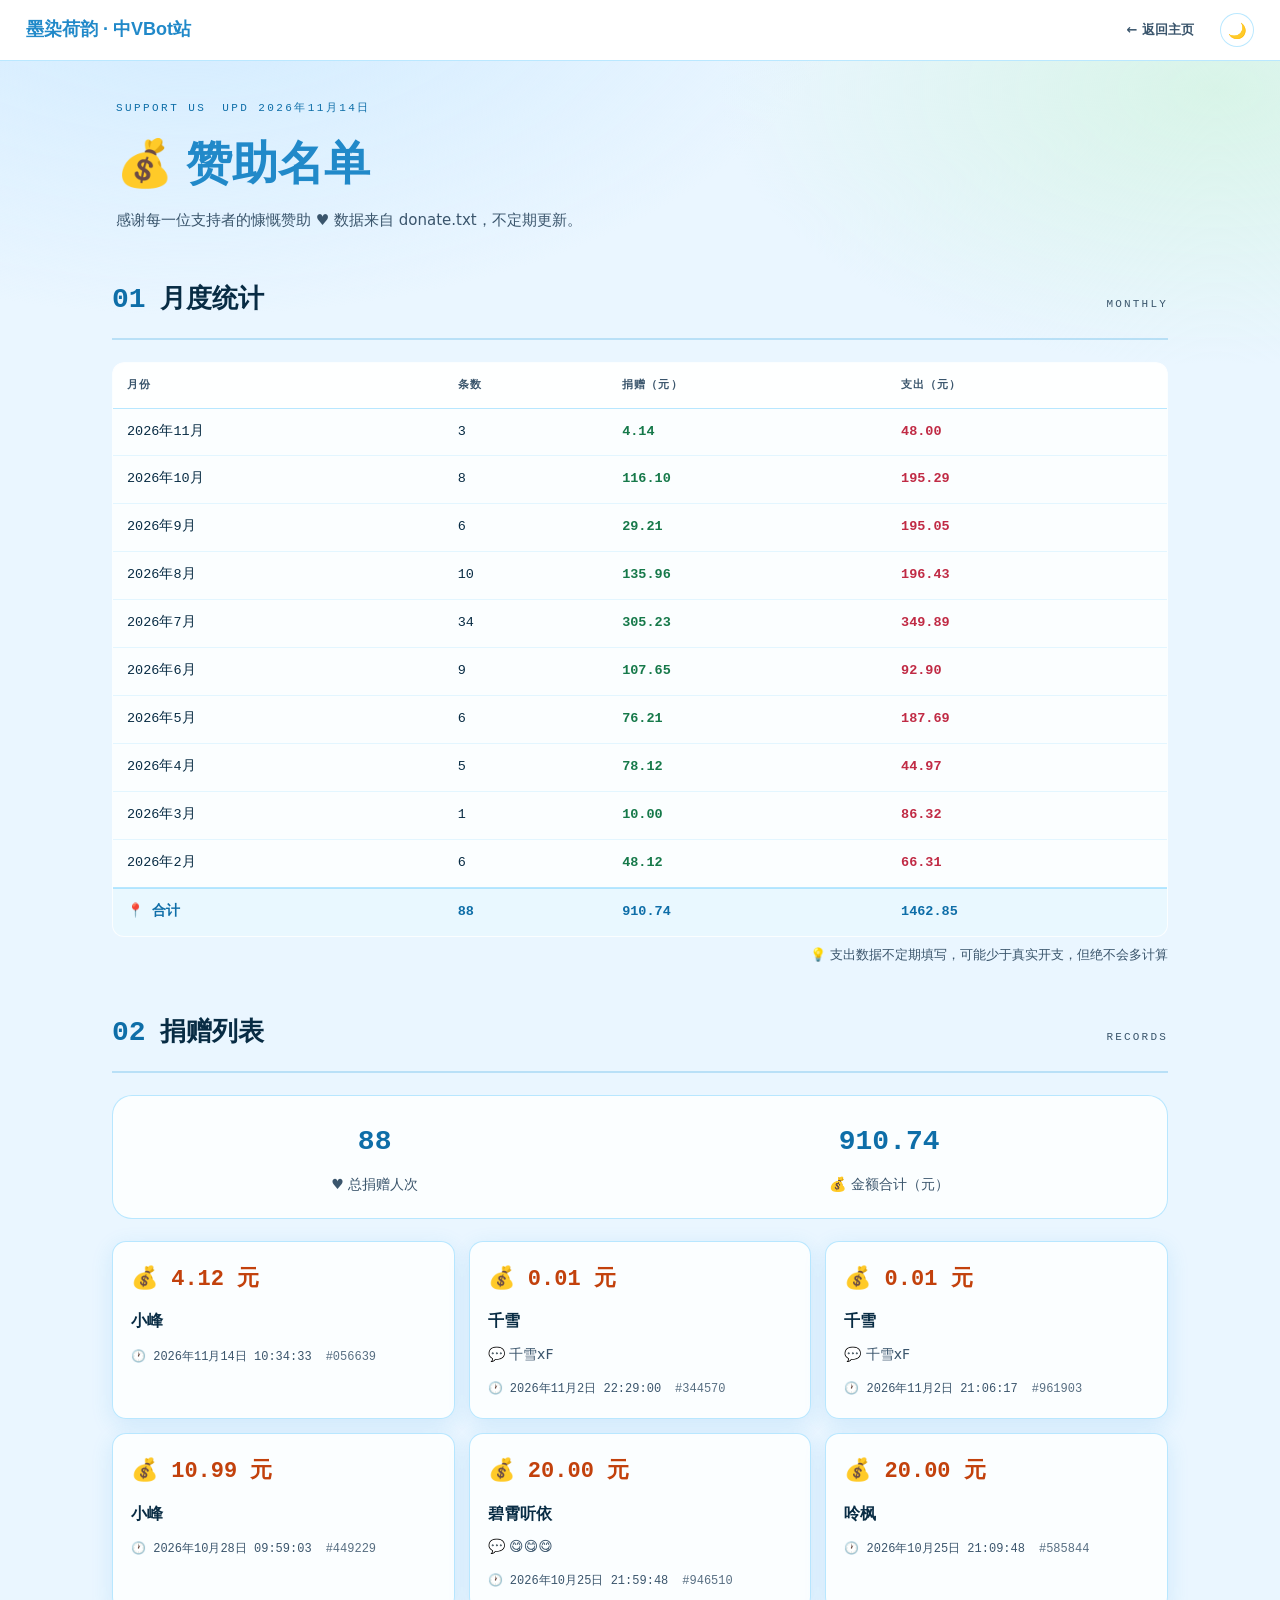
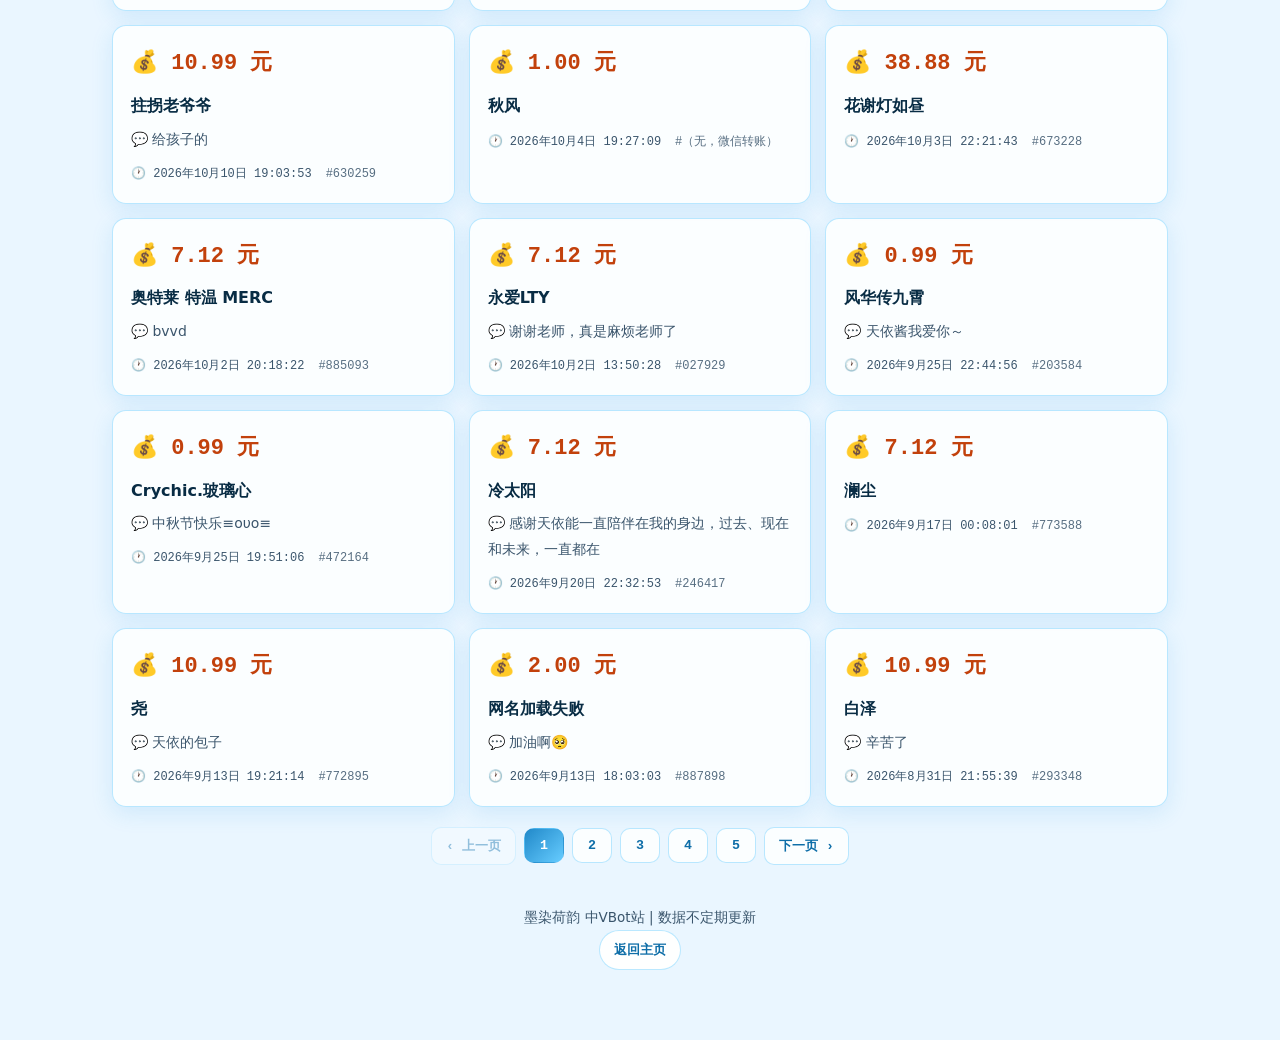
==== commit d42ab7c7: "更新11月支出：48 元" ====
--- a/donate.html
+++ b/donate.html
@@ -124,7 +124,8 @@
             '2026-07': 349.89,
             '2026-08': 196.43,
             '2026-09': 195.05,
-            '2026-10': 195.29
+            '2026-10': 195.29,
+            '2026-11': 48.00
         };
 
         function renderMonthlyTable(entries) {
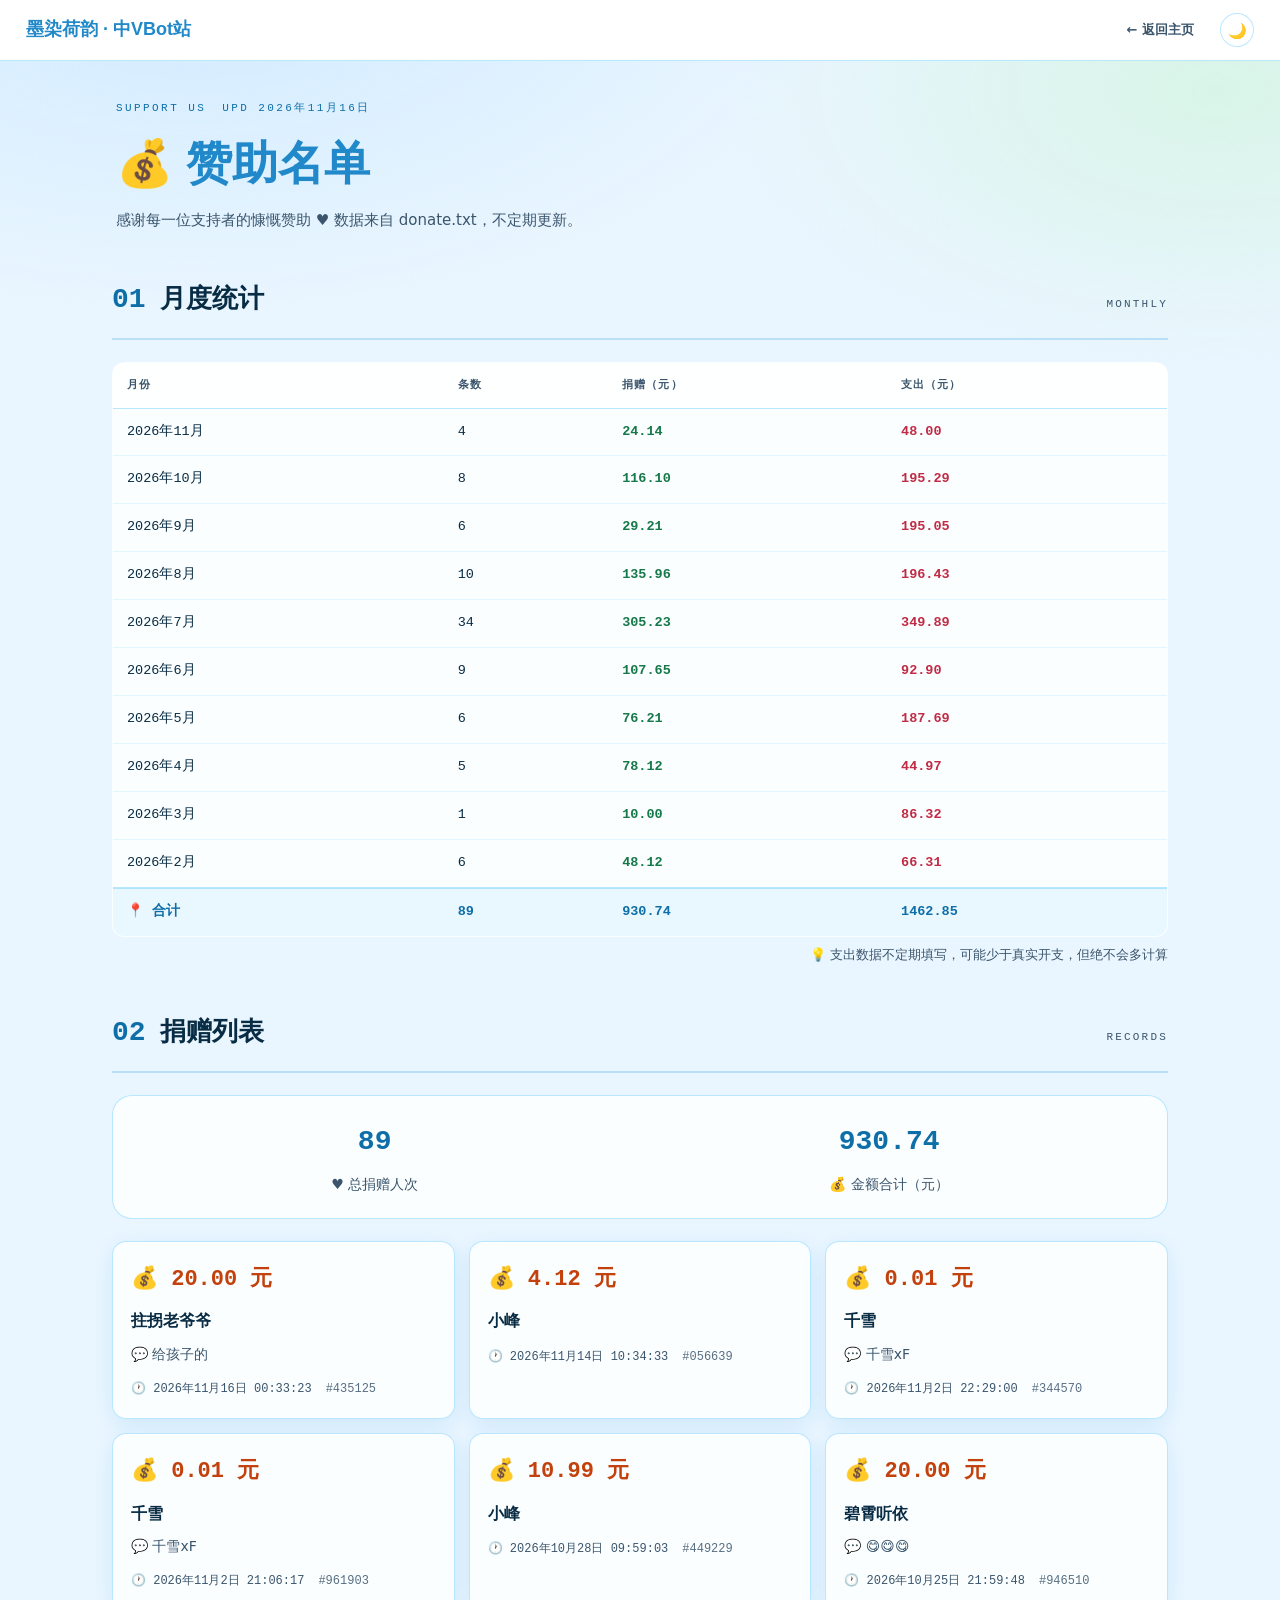
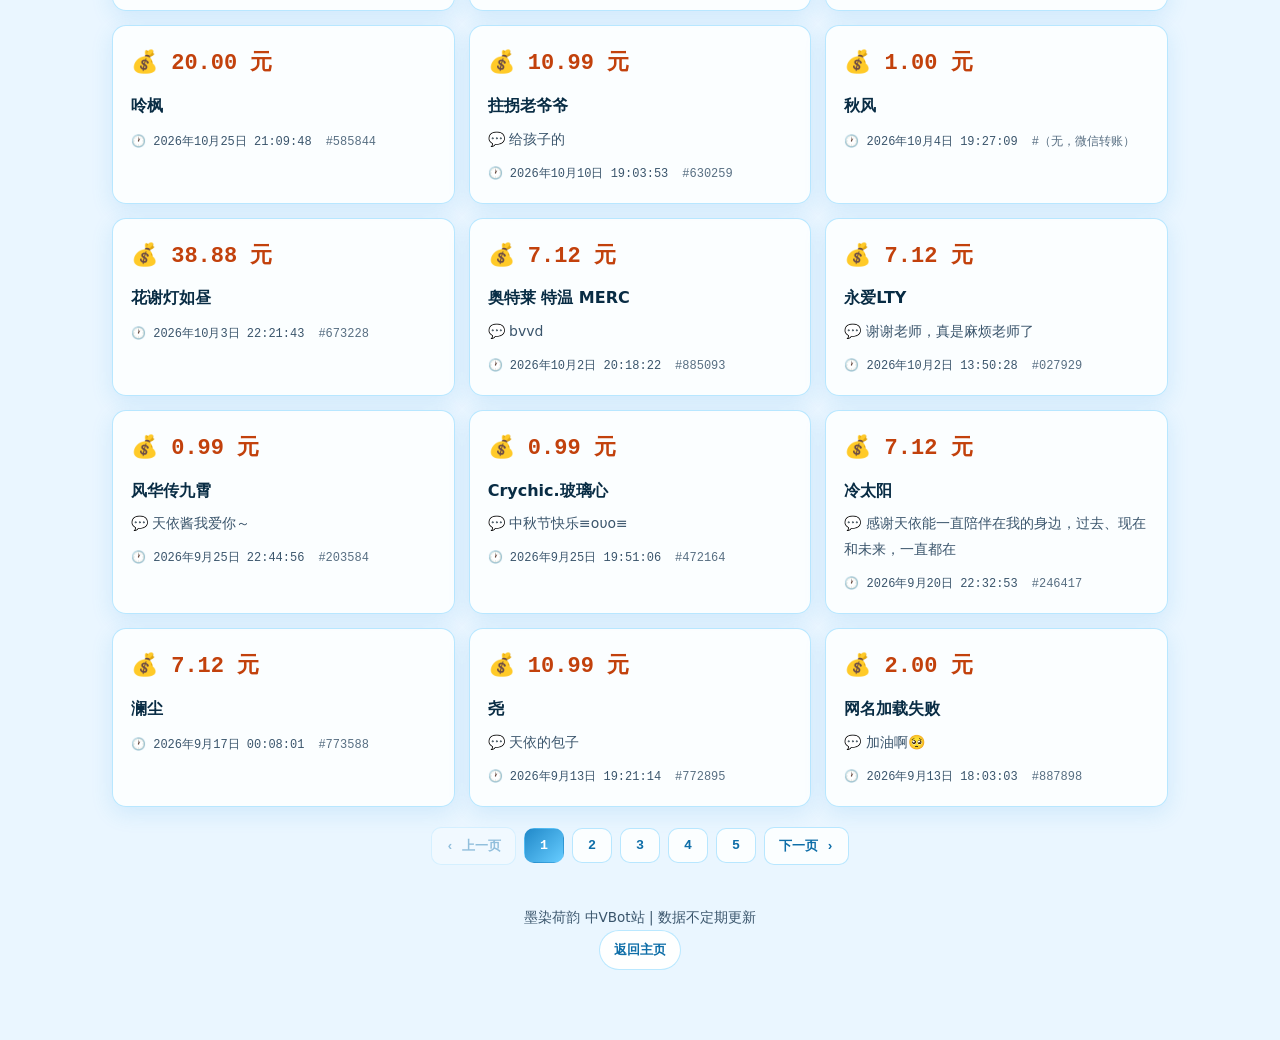
==== commit 2d57eb0d: "新增赞助：拄拐老爷爷 20 元（11月16日）" ====
--- a/donate.html
+++ b/donate.html
@@ -44,7 +44,7 @@
 <div class="vc-top" id="vcTop"><div class="logo" id="vcLogo">墨染<b>荷韵</b> · 中VBot站</div><nav><a href="index.html">← 返回主页</a></nav><button class="theme-btn" id="themeBtn" title="切换深浅主题"><span id="themeIcon">🌙</span></button></div>
 <main class="vc-wrap">
 <header class="vc-hero-banner">
-<div class="vc-kicker"><span>SUPPORT US</span><span>UPD 2026年11月14日</span></div>
+<div class="vc-kicker"><span>SUPPORT US</span><span>UPD 2026年11月16日</span></div>
 <h1 class="vc-title vc-zoom">💰 赞助名单</h1>
 <p class="vc-sub vc-fly d1">感谢每一位支持者的慷慨赞助 ♥ 数据来自 donate.txt，不定期更新。</p>
 </header>
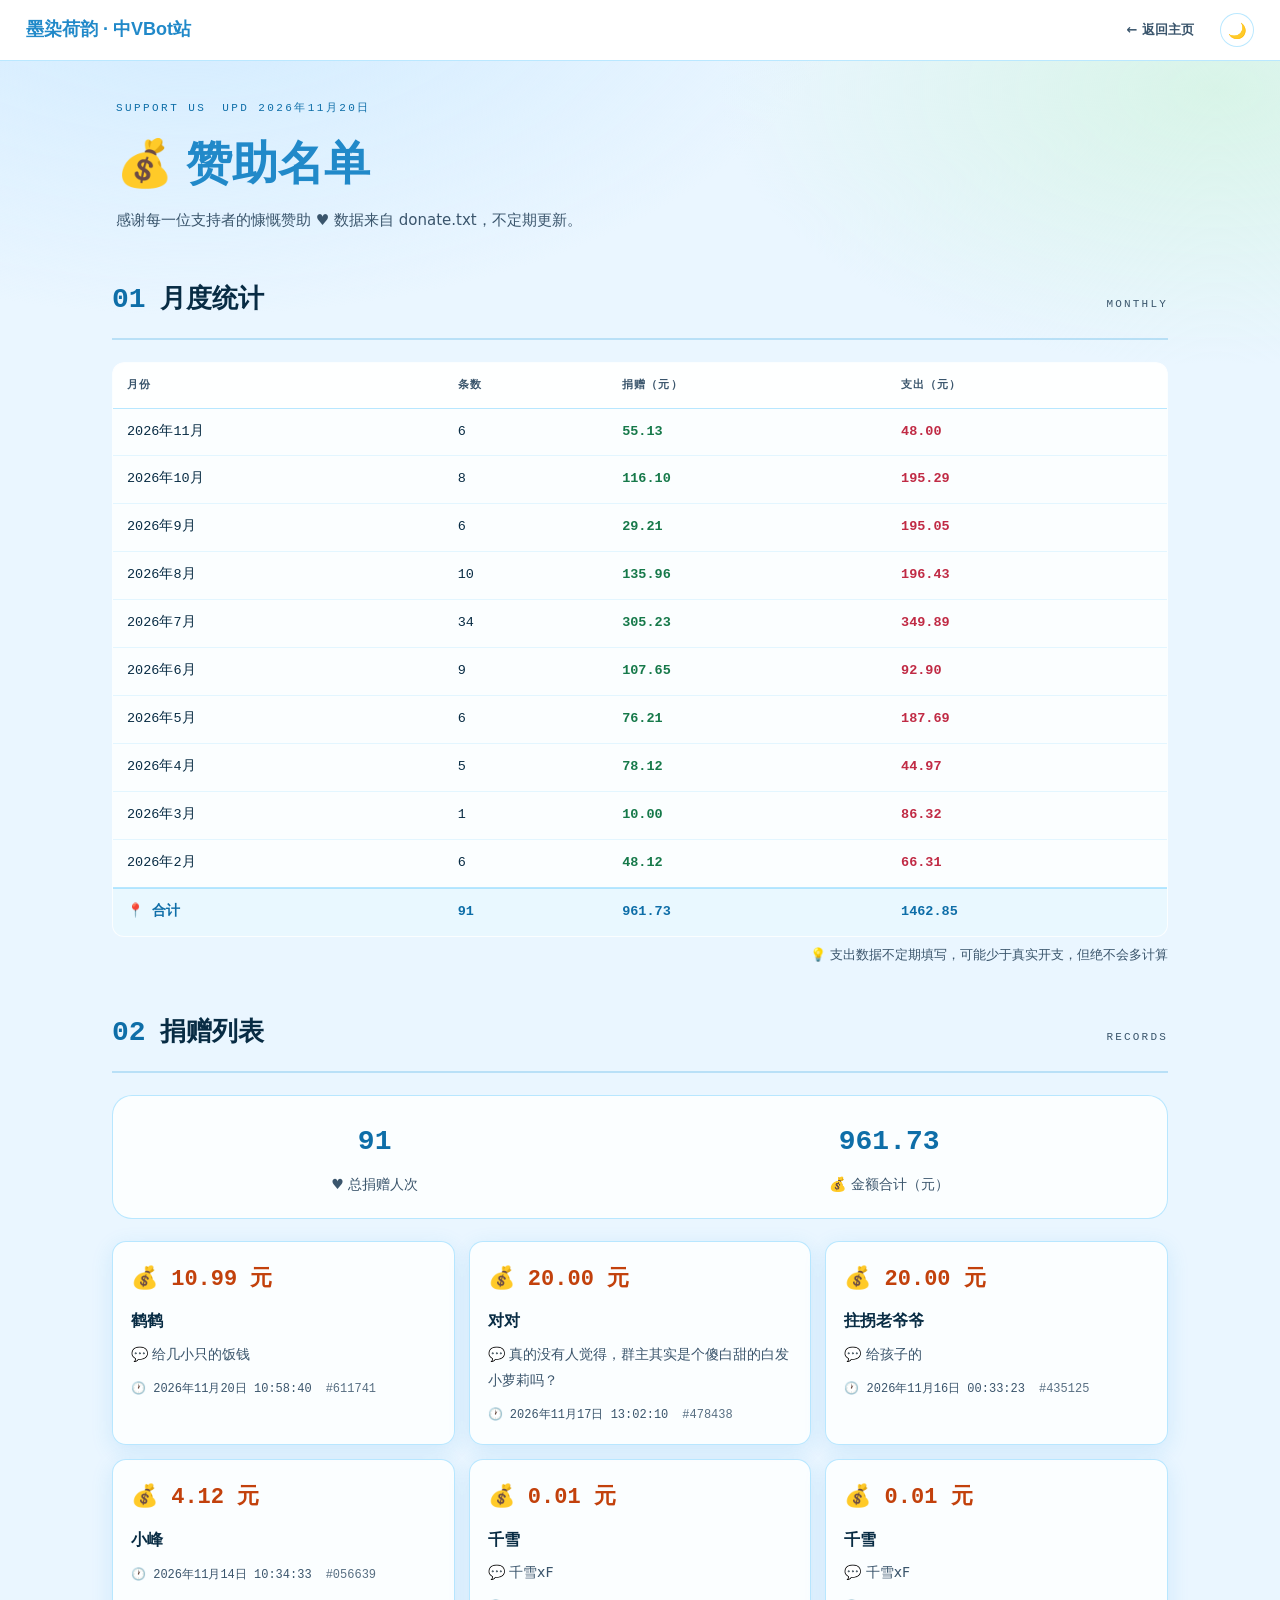
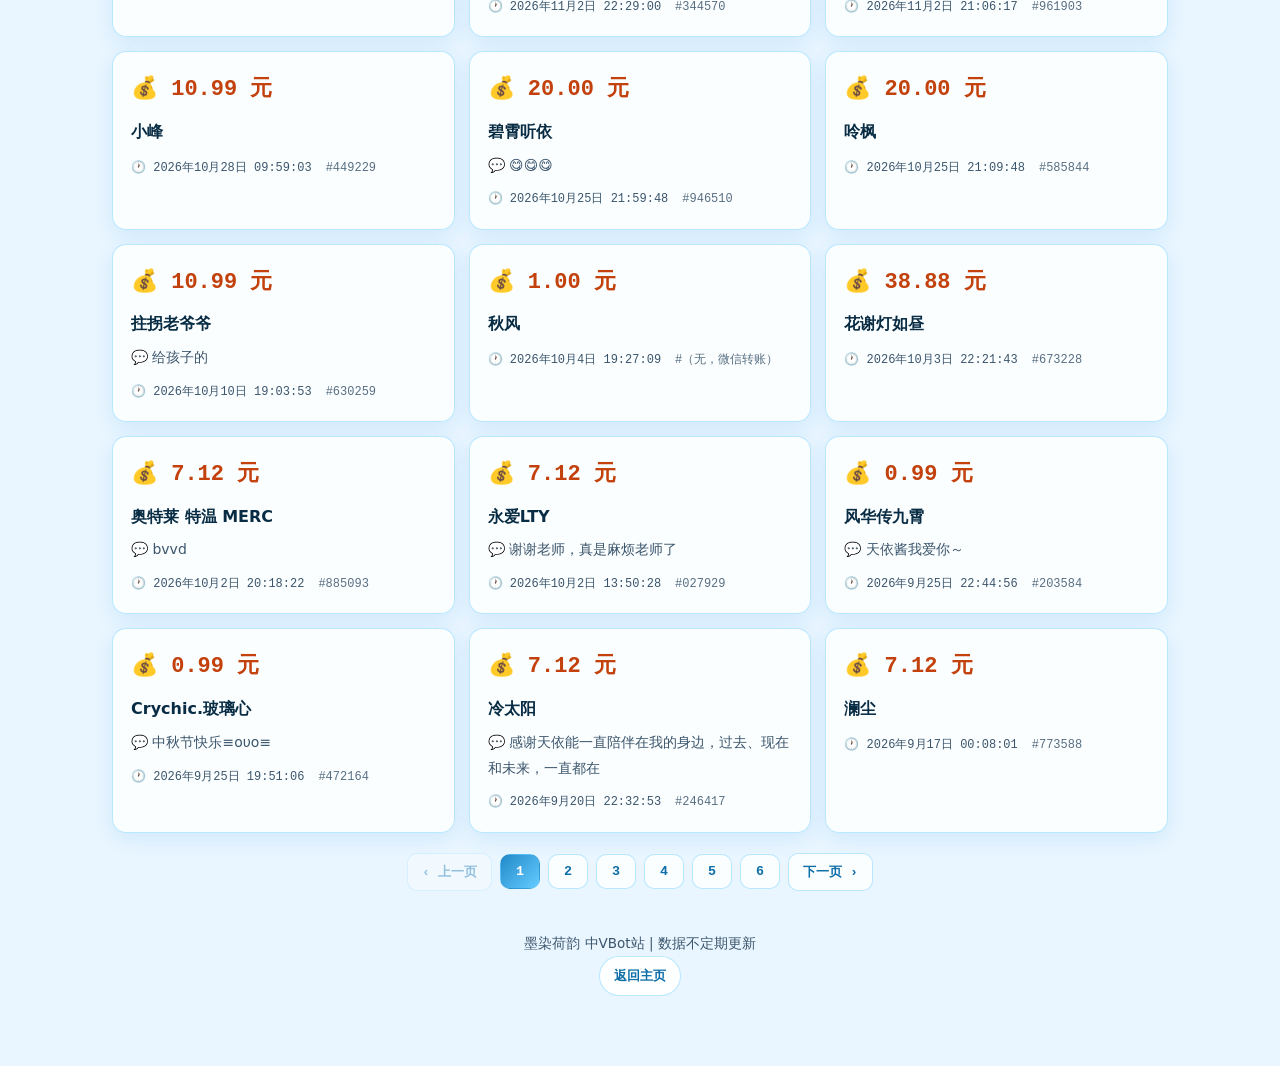
==== commit bc2a914a: "拉群规则新增：报备群内其它 QQ Bot，未报备视情节处罚" ====
--- a/donate.html
+++ b/donate.html
@@ -44,7 +44,7 @@
 <div class="vc-top" id="vcTop"><div class="logo" id="vcLogo">墨染<b>荷韵</b> · 中VBot站</div><nav><a href="index.html">← 返回主页</a></nav><button class="theme-btn" id="themeBtn" title="切换深浅主题"><span id="themeIcon">🌙</span></button></div>
 <main class="vc-wrap">
 <header class="vc-hero-banner">
-<div class="vc-kicker"><span>SUPPORT US</span><span>UPD 2026年11月16日</span></div>
+<div class="vc-kicker"><span>SUPPORT US</span><span>UPD 2026年11月20日</span></div>
 <h1 class="vc-title vc-zoom">💰 赞助名单</h1>
 <p class="vc-sub vc-fly d1">感谢每一位支持者的慷慨赞助 ♥ 数据来自 donate.txt，不定期更新。</p>
 </header>
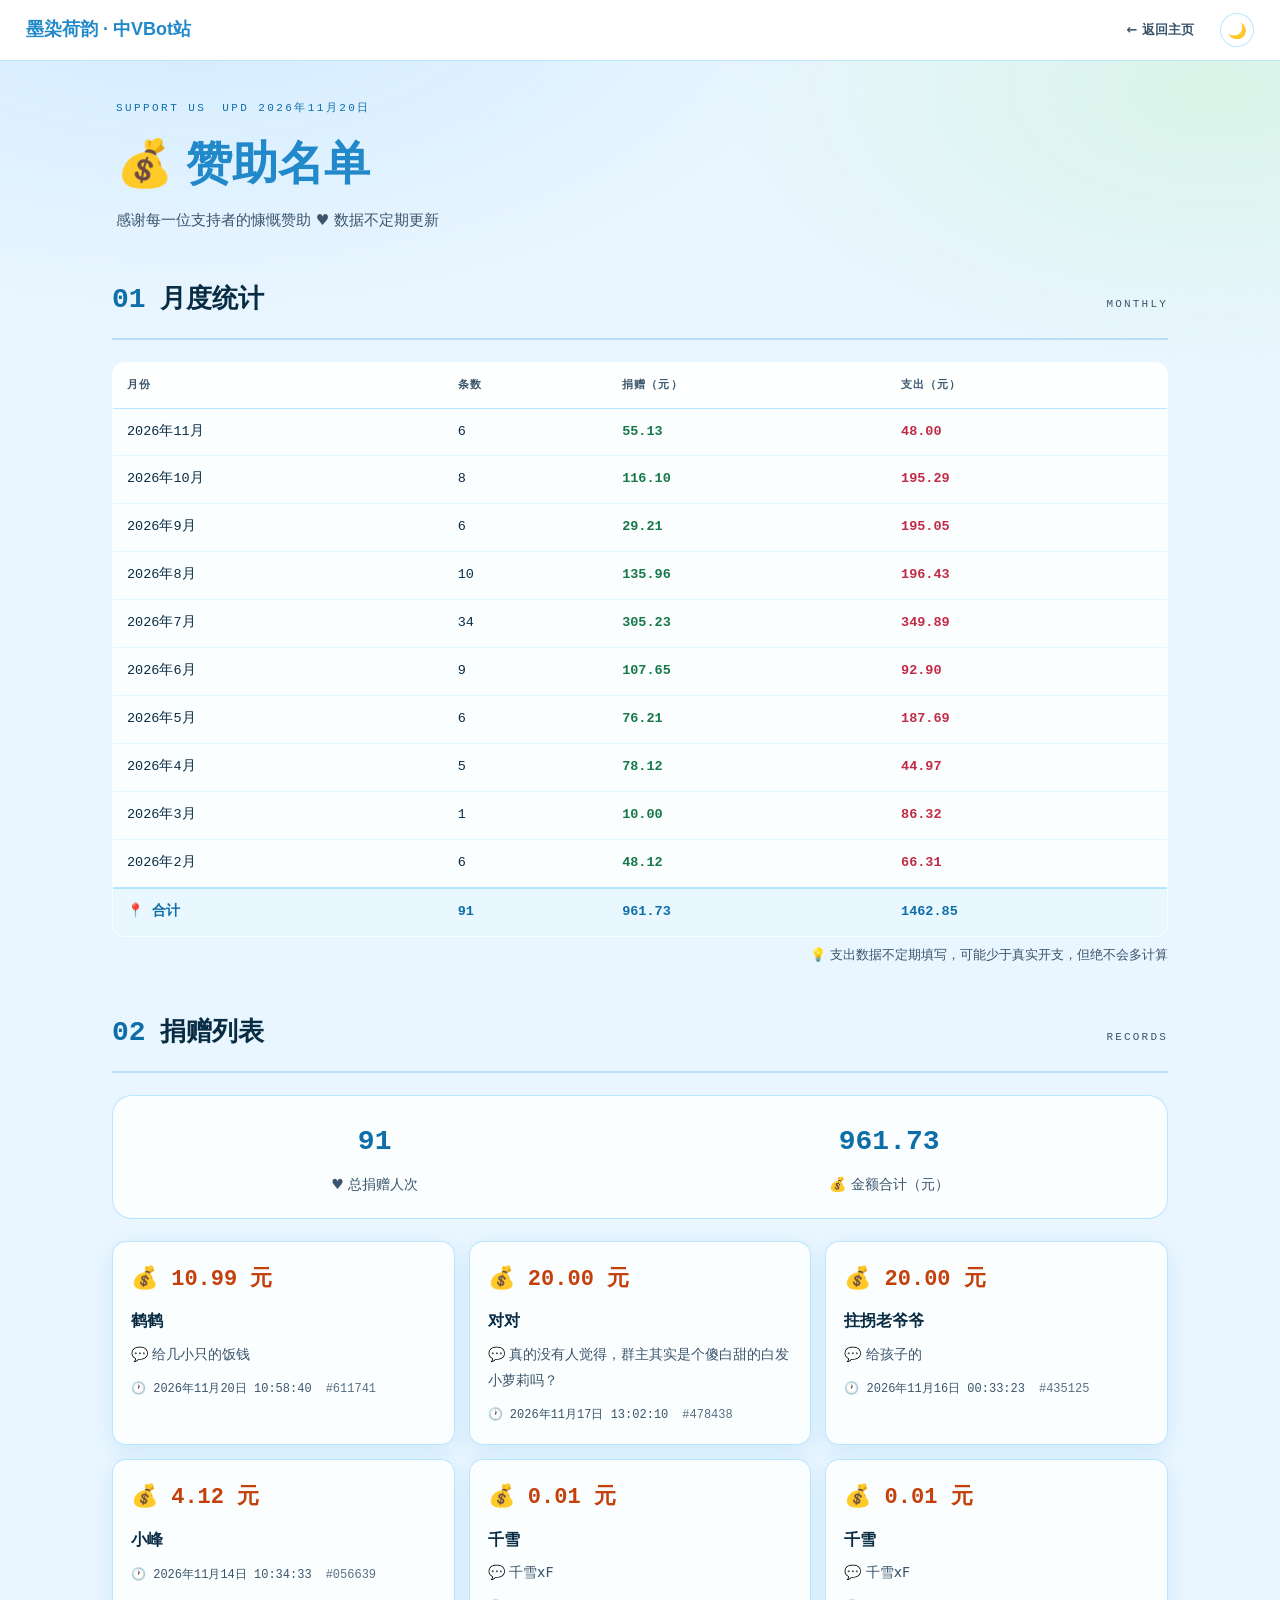
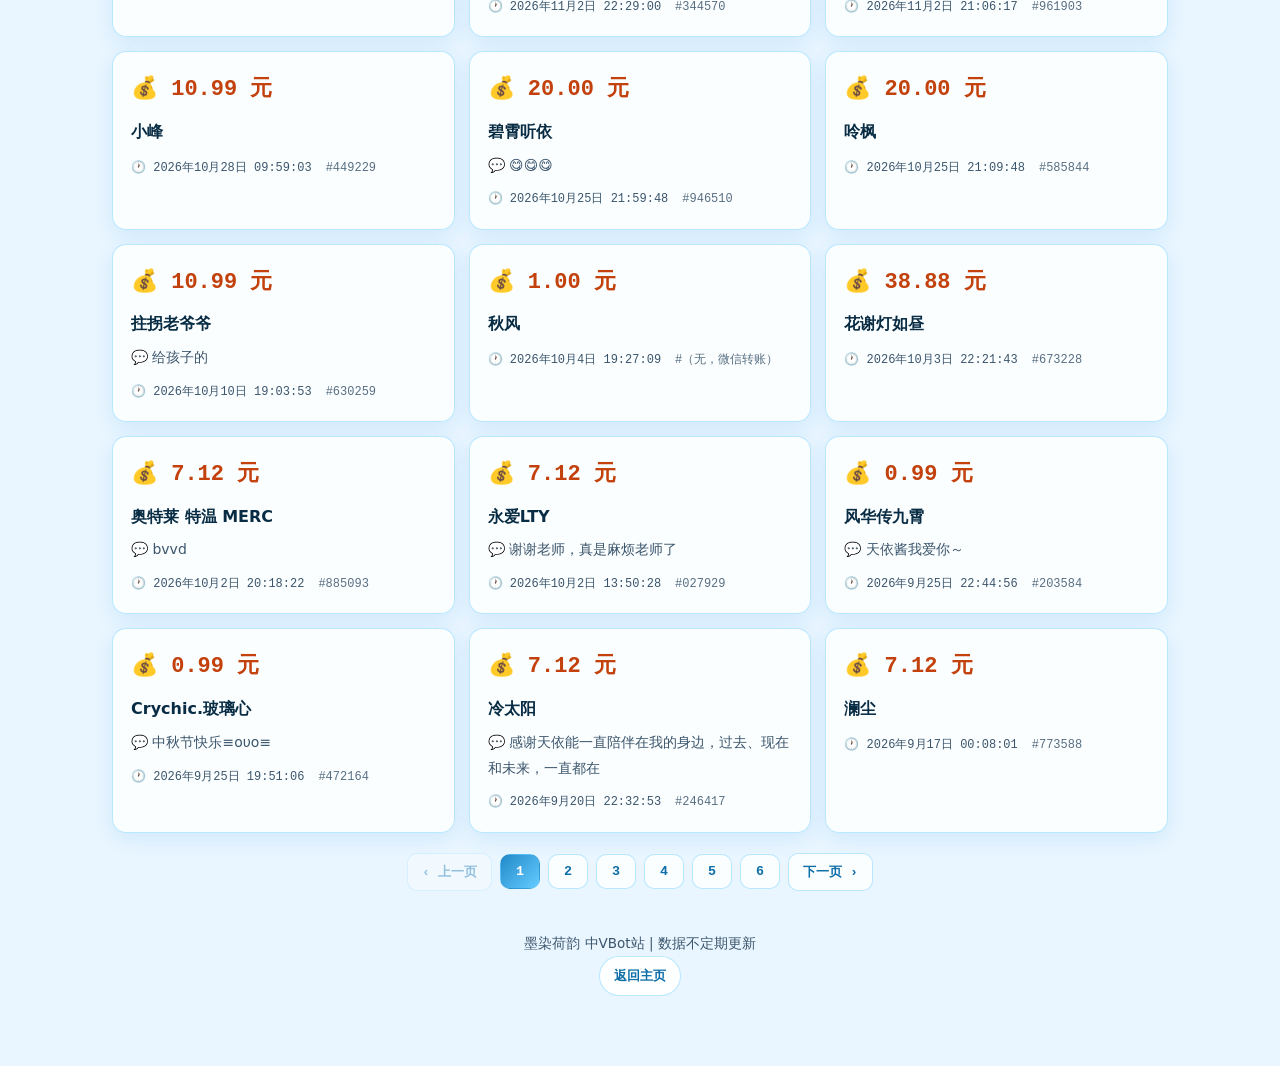
==== commit 63a97361: "简化首页文案，移除跑马灯与赞助档位说明" ====
--- a/donate.html
+++ b/donate.html
@@ -4,7 +4,7 @@
 <meta charset="UTF-8">
 <meta name="viewport" content="width=device-width, initial-scale=1.0">
 <title>赞助名单 - 墨染荷韵的中VBot站</title>
-<meta name="description" content="墨染荷韵的中VBot站赞助名单与月度收支统计，数据来自 donate.txt，不定期更新。">
+<meta name="description" content="墨染荷韵的中VBot站赞助名单与月度收支统计，数据不定期更新。">
 <meta name="theme-color" content="#eaf6ff">
 <link rel="icon" href="favicon.ico?v=1" type="image/x-icon">
 <link rel="stylesheet" href="style.css?v=20261107">
@@ -46,7 +46,7 @@
 <header class="vc-hero-banner">
 <div class="vc-kicker"><span>SUPPORT US</span><span>UPD 2026年11月20日</span></div>
 <h1 class="vc-title vc-zoom">💰 赞助名单</h1>
-<p class="vc-sub vc-fly d1">感谢每一位支持者的慷慨赞助 ♥ 数据来自 donate.txt，不定期更新。</p>
+<p class="vc-sub vc-fly d1">感谢每一位支持者的慷慨赞助 ♥ 数据不定期更新</p>
 </header>
 
 
--- a/style.css
+++ b/style.css
@@ -63,7 +63,7 @@
 .vc-chip:hover { background:var(--cyan); color:#fff; }
 .vc-idcards { display:grid; grid-template-columns:repeat(auto-fit,minmax(180px,1fr)); gap:12px; margin-top:22px; }
 .vc-idcard { background:var(--glass-strong); border:1px solid var(--glass-bd); border-radius:14px; padding:14px 16px; }
-.vc-idlabel { font-family:var(--mono); font-size:10px; letter-spacing:.2em; color:var(--label); }
+.vc-idlabel { font-size:10px; letter-spacing:.2em; color:var(--label); }
 .vc-idval { font-family:var(--mono); font-size:20px; font-weight:700; color:var(--cyan-ink); }
 .vc-idname { font-size:13px; color:var(--label); text-decoration:none; font-weight:600; }
 .vc-stats { display:grid; grid-template-columns:repeat(auto-fit,minmax(140px,1fr)); gap:14px; margin-top:22px; }
